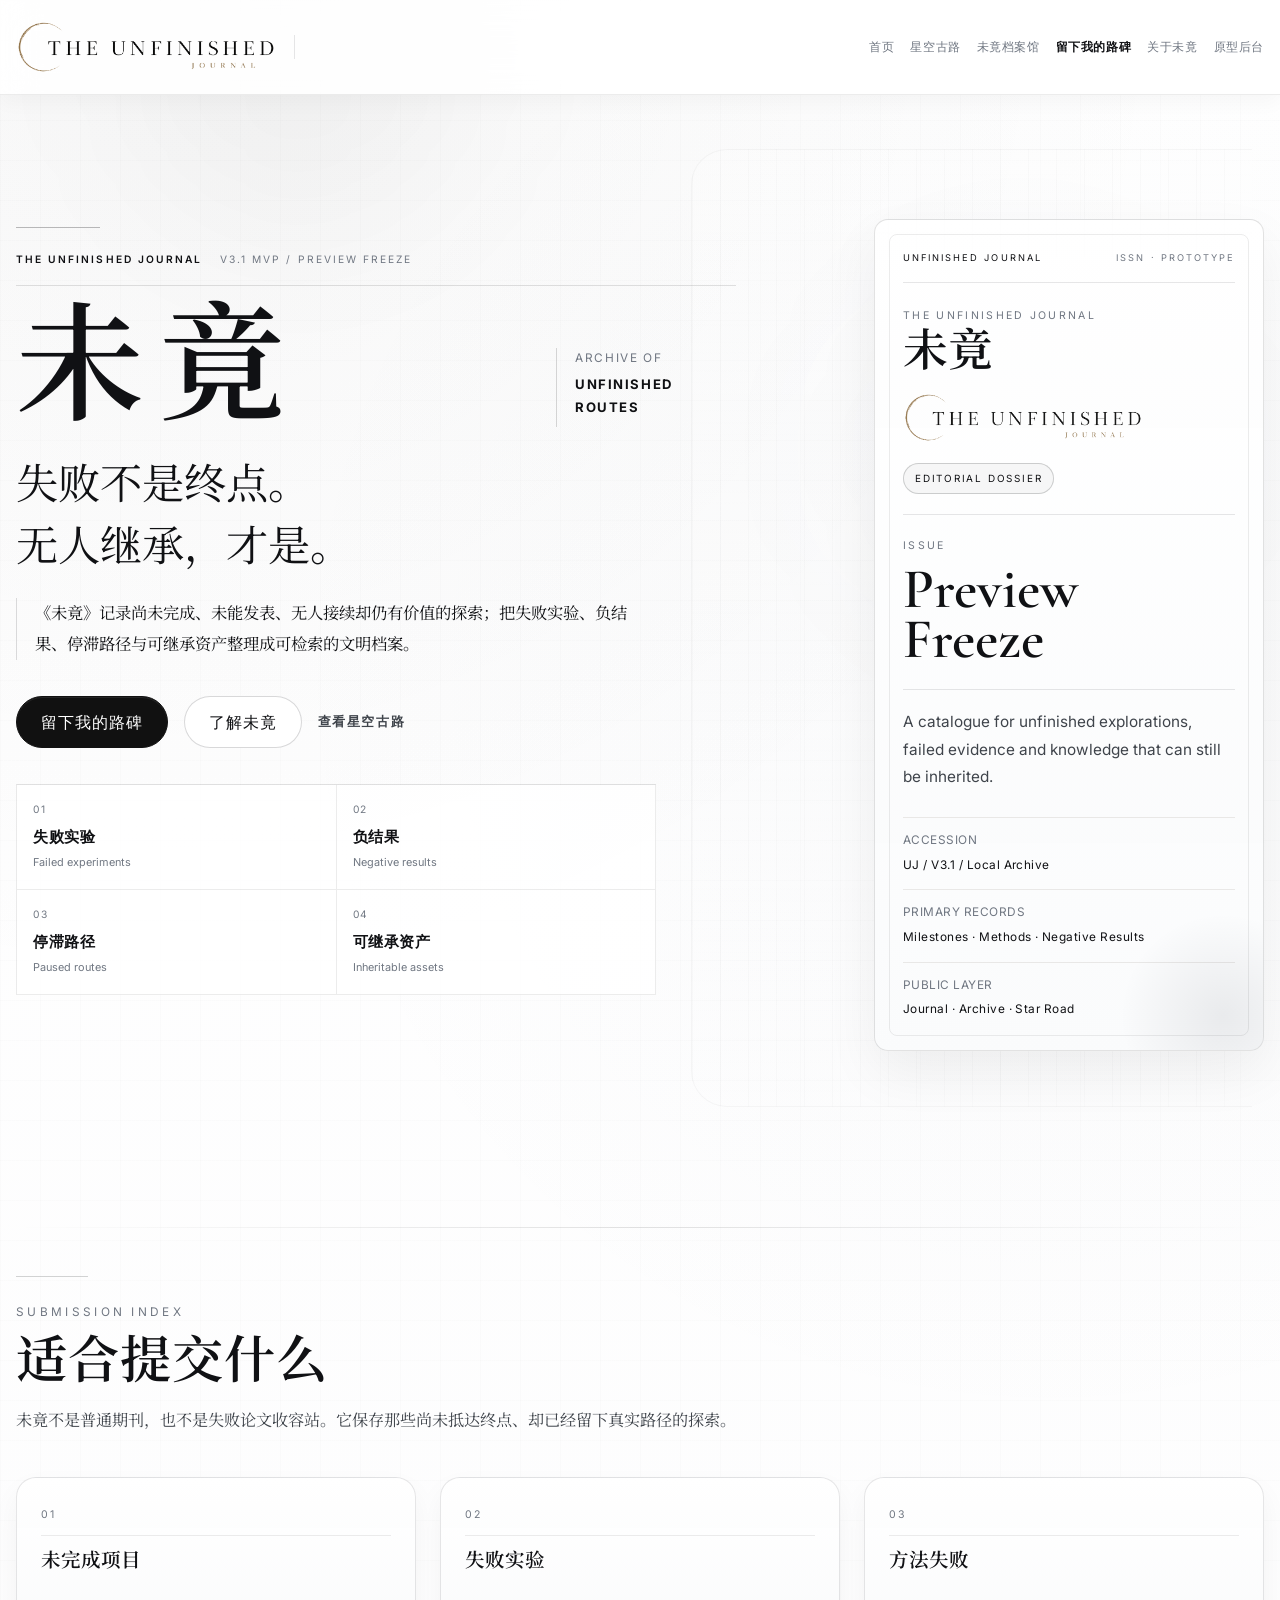
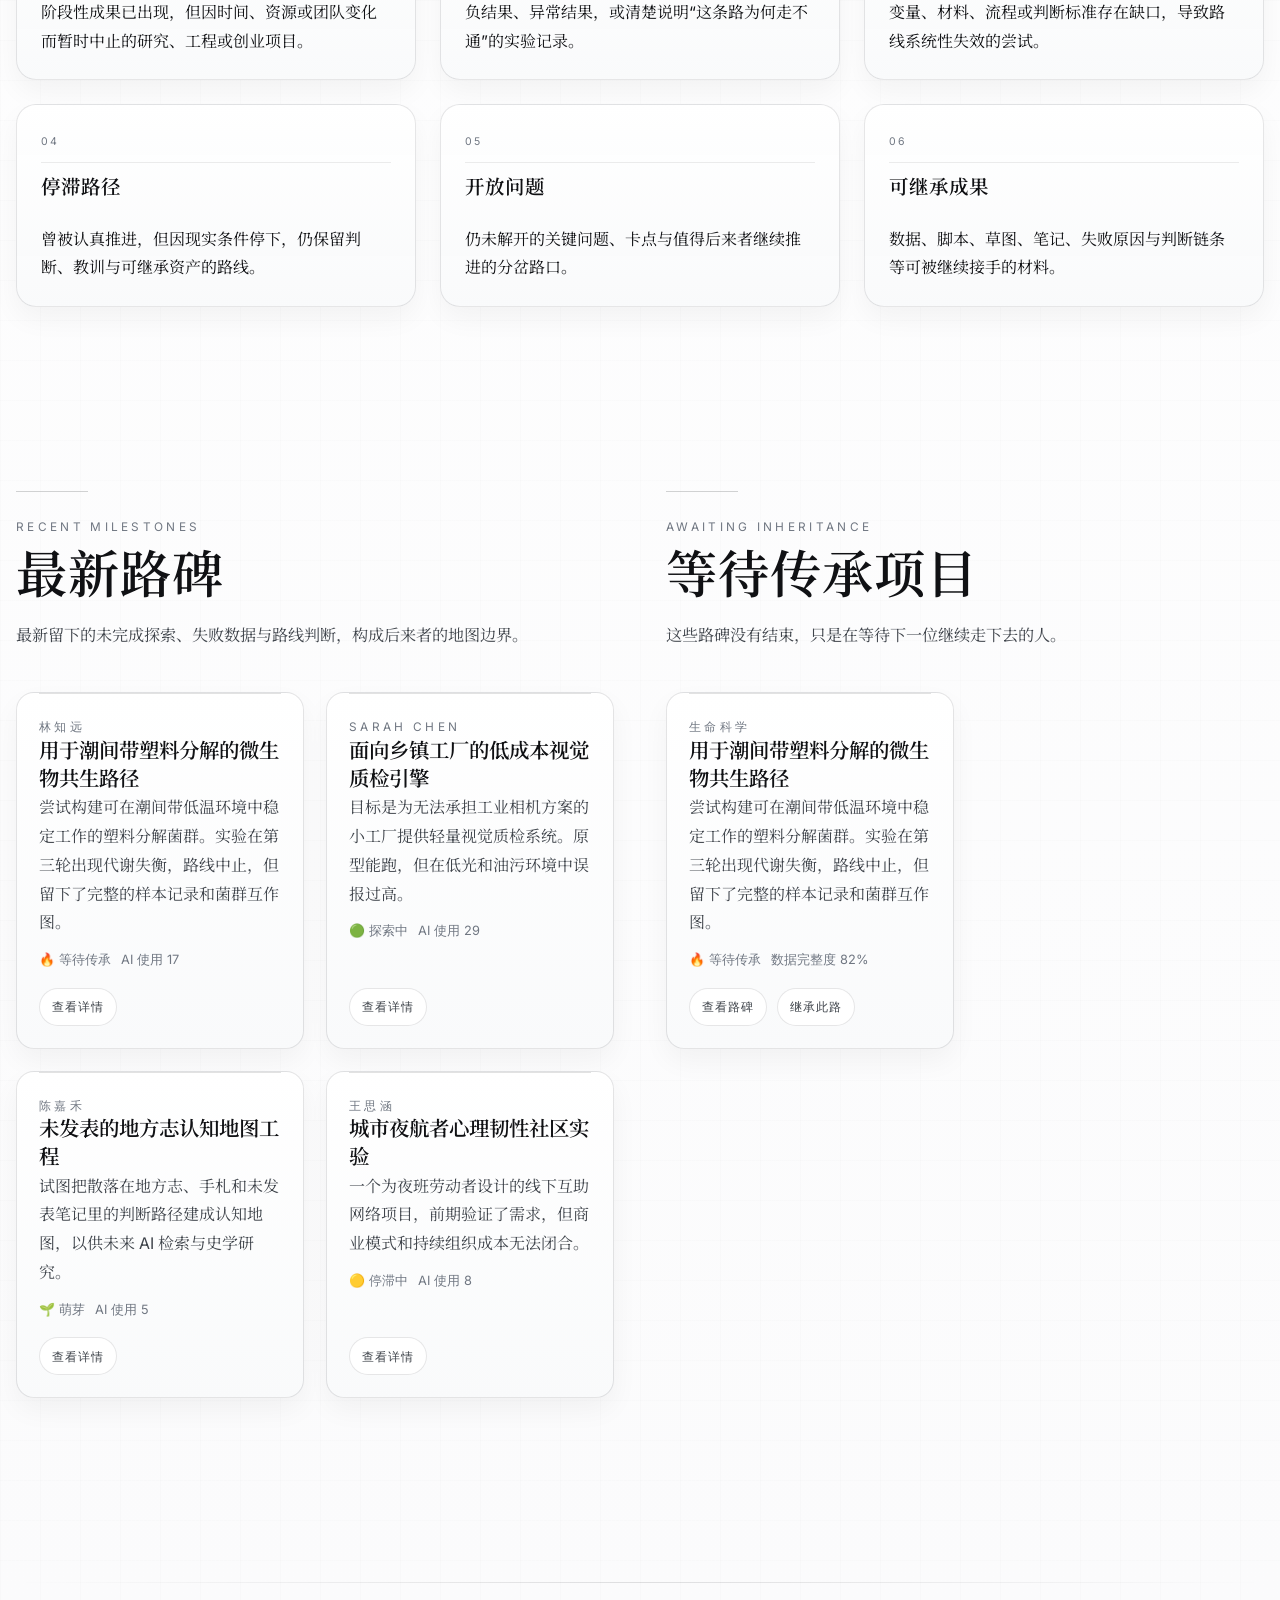
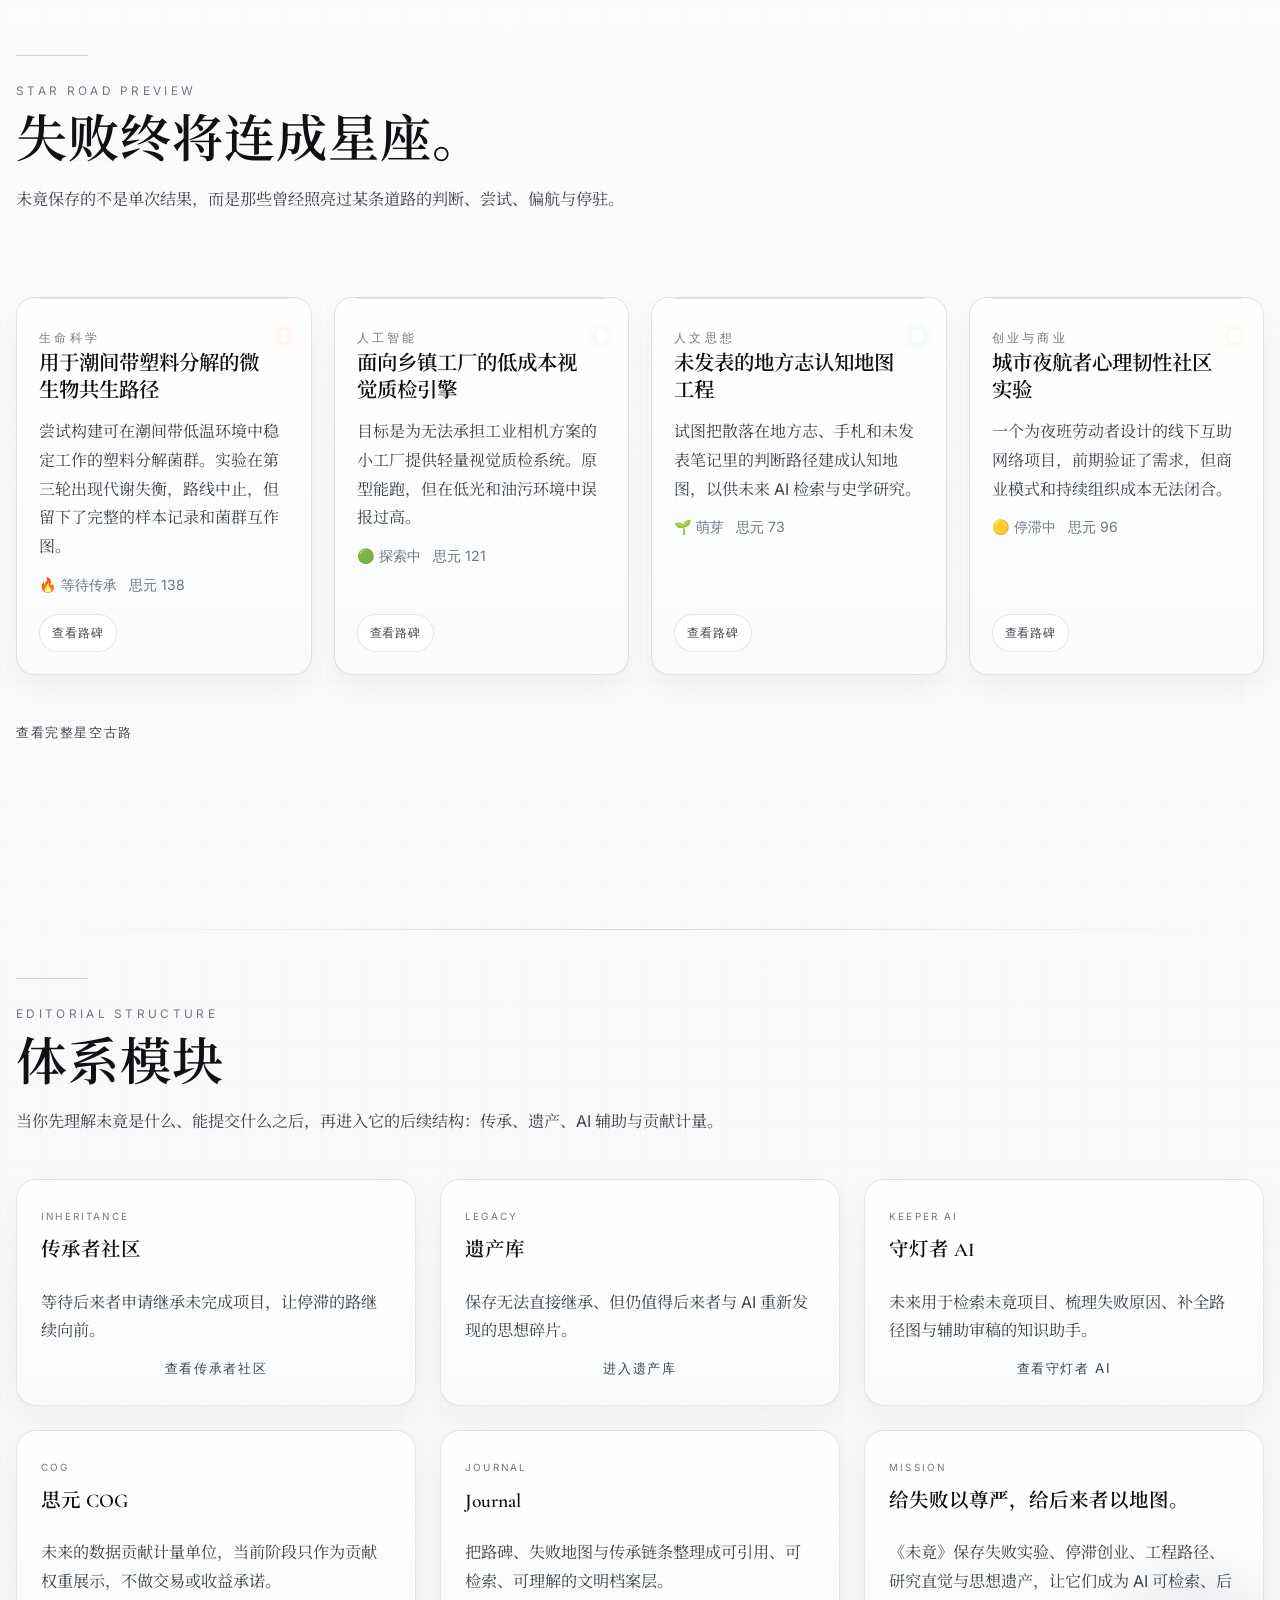
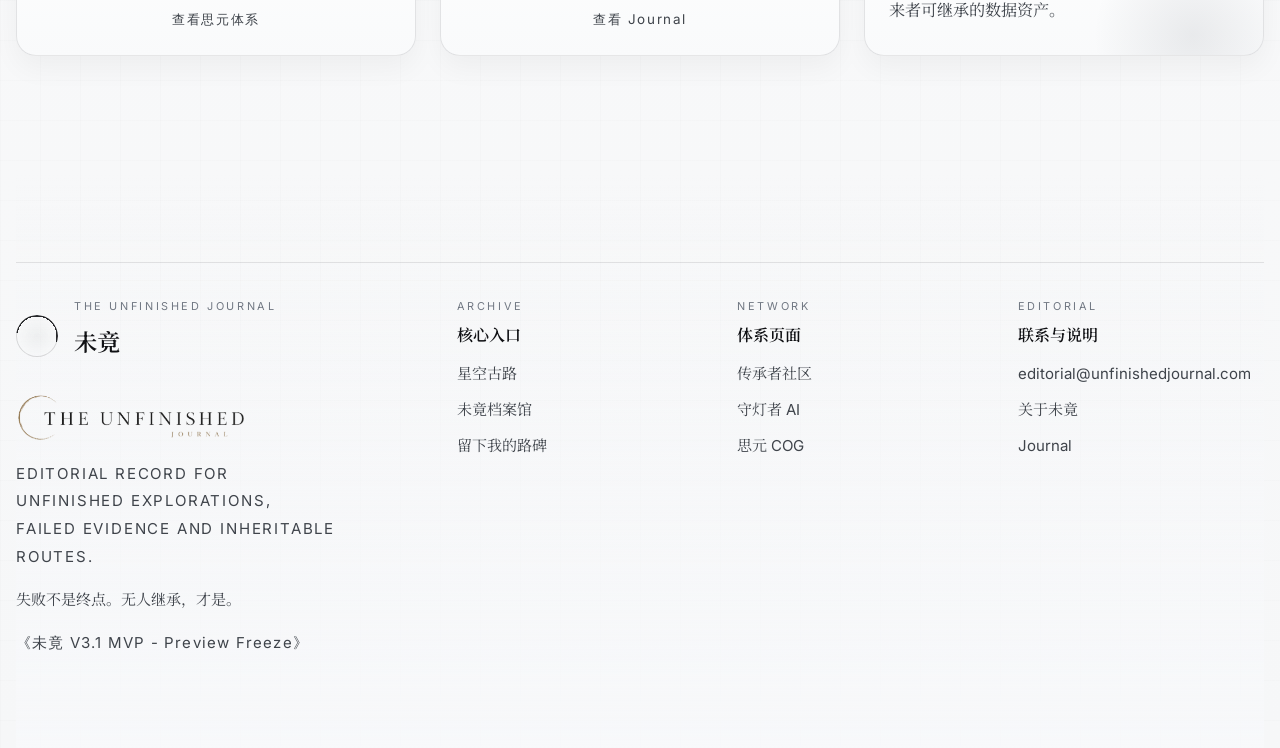
==== deploy/index.html @ 72f865a7 "initial sanitized website baseline" ====
﻿<!doctype html>
<html lang="zh-CN">
  <head>
    <meta charset="UTF-8" />
    <meta name="viewport" content="width=device-width, initial-scale=1.0" />
    <title>未竟 The Unfinished · 失败不是终点。无人继承，才是。</title>
    <meta
      name="description"
      content="未竟 The Unfinished 是一个记录未完成探索、失败数据与文明传承的平台。给失败以尊严，给后来者以地图。"
    />
    <meta
      name="keywords"
      content="未竟,The Unfinished,失败实验,未完成项目,文明传承,数据资产,科研档案,创业停滞,里程碑,路碑"
    />
    <meta property="og:title" content="未竟 The Unfinished" />
    <meta property="og:description" content="失败不是终点。无人继承，才是。" />
    <meta property="og:type" content="website" />
    <meta property="og:image" content="logo2.png" />
    <link rel="icon" href="logo2.png" />
    <meta property="og:locale" content="zh_CN" />
    <meta name="robots" content="index, follow" />
    <link rel="canonical" href="https://unfinishedjournal.com" />
    <link rel="stylesheet" href="assets/styles.css" />
  </head>
  <body>
    <div class="sky-shell">
      <div class="sky-glow sky-glow-a"></div>
      <div class="sky-glow sky-glow-b"></div>
      <div class="sky-grid"></div>
    </div>

    <div class="loading-overlay active" id="loadingOverlay">
      <div class="loading-mark">
        <span class="loading-mark-en">THE UNFINISHED</span>
        <strong>未竟</strong>
      </div>
    </div>

    <div class="modal-shell" id="modalShell" aria-hidden="true">
      <div class="modal-backdrop" onclick="closeModal()"></div>
      <div
        class="modal-card"
        role="dialog"
        aria-modal="true"
        aria-labelledby="modalTitle"
      >
        <button class="modal-close" onclick="closeModal()" aria-label="关闭">
          ×
        </button>
        <h3 id="modalTitle"></h3>
        <div class="modal-body" id="modalBody"></div>
      </div>
    </div>

    <nav class="nav">
      <div class="nav-inner">
        <a
          href="#"
          class="nav-logo"
          onclick="
            navigateTo('home');
            return false;
          "
          aria-label="The Unfinished Journal 未竟"
        >
          <span class="nav-logo-mark">
            <img src="logo2-clean.png" alt="The Unfinished Journal 未竟" />
          </span>
        </a>

        <button
          class="nav-toggle"
          id="navToggle"
          onclick="toggleNav()"
          aria-label="打开菜单"
        >
          <span></span><span></span><span></span>
        </button>

        <ul class="nav-links" id="navLinks">
          <li>
            <a
              href="#"
              onclick="
                navigateTo('home');
                return false;
              "
              >首页</a
            >
          </li>
          <li>
            <a
              href="#"
              onclick="
                navigateTo('star-road');
                return false;
              "
              >星空古路</a
            >
          </li>
          <li>
            <a
              href="#"
              onclick="
                navigateTo('archive');
                return false;
              "
              >未竟档案馆</a
            >
          </li>
          <li>
            <a
              href="#"
              onclick="
                navigateTo('submit');
                return false;
              "
              class="nav-cta-item"
              >留下我的路碑</a
            >
          </li>
          <li>
            <a
              href="#"
              onclick="
                navigateTo('about');
                return false;
              "
              >关于未竟</a
            >
          </li>
          <li>
            <a
              href="#"
              onclick="
                navigateTo('admin');
                return false;
              "
              >原型后台</a
            >
          </li>
        </ul>
      </div>
    </nav>

    <main>
      <section class="page active" id="page-home">
        <section class="hero">
          <div class="hero-stars" aria-hidden="true">
            <span class="hero-star hero-star-a"></span>
            <span class="hero-star hero-star-b"></span>
            <span class="hero-star hero-star-c"></span>
            <span class="hero-star hero-star-d"></span>
          </div>
          <div class="hero-layout">
            <div class="hero-content">
              <div class="hero-edition-line">
                <span>THE UNFINISHED JOURNAL</span>
                <span>V3.1 MVP / PREVIEW FREEZE</span>
              </div>
              <div class="hero-title-row">
                <h1 class="hero-title">未竟</h1>
                <div class="hero-title-note">
                  <span>Archive of</span>
                  <strong>Unfinished Routes</strong>
                </div>
              </div>
              <p class="hero-creed">失败不是终点。<br />无人继承，才是。</p>
              <p class="hero-explainer">
                《未竟》记录尚未完成、未能发表、无人接续却仍有价值的探索；把失败实验、负结果、停滞路径与可继承资产整理成可检索的文明档案。
              </p>
              <div class="hero-actions">
                <button class="btn btn-primary" onclick="navigateTo('submit')">
                  留下我的路碑
                </button>
                <button
                  class="btn btn-secondary"
                  onclick="navigateTo('about')"
                >
                  了解未竟
                </button>
                <button
                  class="text-link hero-star-link"
                  onclick="navigateTo('star-road')"
                >
                  查看星空古路
                </button>
              </div>
              <div class="hero-ledger" aria-label="未竟收录范围">
                <div>
                  <span>01</span>
                  <strong>失败实验</strong>
                  <small>Failed experiments</small>
                </div>
                <div>
                  <span>02</span>
                  <strong>负结果</strong>
                  <small>Negative results</small>
                </div>
                <div>
                  <span>03</span>
                  <strong>停滞路径</strong>
                  <small>Paused routes</small>
                </div>
                <div>
                  <span>04</span>
                  <strong>可继承资产</strong>
                  <small>Inheritable assets</small>
                </div>
              </div>
            </div>
            <aside class="hero-cover-card" aria-label="未竟期刊封面信息">
              <div class="cover-topline">
                <span>UNFINISHED JOURNAL</span>
                <span>ISSN · PROTOTYPE</span>
              </div>
              <div class="cover-mark">
                <span class="cover-mark-en">The Unfinished Journal</span>
                <strong>未竟</strong>
              </div>
              <img
                src="logo2-clean.png"
                alt="The Unfinished Journal 未竟"
                class="cover-logo"
              />
              <div class="cover-stamp">Editorial Dossier</div>
              <div class="cover-title-block">
                <span>Issue</span>
                <strong>Preview<br />Freeze</strong>
              </div>
              <p>
                A catalogue for unfinished explorations, failed evidence and
                knowledge that can still be inherited.
              </p>
              <dl class="cover-meta">
                <div>
                  <dt>Accession</dt>
                  <dd>UJ / V3.1 / Local Archive</dd>
                </div>
                <div>
                  <dt>Primary records</dt>
                  <dd>Milestones · Methods · Negative Results</dd>
                </div>
                <div>
                  <dt>Public layer</dt>
                  <dd>Journal · Archive · Star Road</dd>
                </div>
              </dl>
            </aside>
          </div>
        </section>

        <section class="section fit-section">
          <div class="section-heading">
            <span class="eyebrow">Submission Index</span>
            <h2>适合提交什么</h2>
            <p>
              未竟不是普通期刊，也不是失败论文收容站。它保存那些尚未抵达终点、却已经留下真实路径的探索。
            </p>
          </div>
          <div class="fit-grid">
            <article class="fit-card">
              <h3>未完成项目</h3>
              <p>
                阶段性成果已出现，但因时间、资源或团队变化而暂时中止的研究、工程或创业项目。
              </p>
            </article>
            <article class="fit-card">
              <h3>失败实验</h3>
              <p>负结果、异常结果，或清楚说明“这条路为何走不通”的实验记录。</p>
            </article>
            <article class="fit-card">
              <h3>方法失败</h3>
              <p>
                变量、材料、流程或判断标准存在缺口，导致路线系统性失效的尝试。
              </p>
            </article>
            <article class="fit-card">
              <h3>停滞路径</h3>
              <p>
                曾被认真推进，但因现实条件停下，仍保留判断、教训与可继承资产的路线。
              </p>
            </article>
            <article class="fit-card">
              <h3>开放问题</h3>
              <p>仍未解开的关键问题、卡点与值得后来者继续推进的分岔路口。</p>
            </article>
            <article class="fit-card">
              <h3>可继承成果</h3>
              <p>
                数据、脚本、草图、笔记、失败原因与判断链条等可被继续接手的材料。
              </p>
            </article>
          </div>
        </section>

        <section class="section split-section">
          <div class="section-column">
            <div class="section-heading">
              <span class="eyebrow">Recent Milestones</span>
              <h2>最新路碑</h2>
              <p>
                最新留下的未完成探索、失败数据与路线判断，构成后来者的地图边界。
              </p>
            </div>
            <div class="card-stack" id="latestMilestonesList"></div>
          </div>
          <div class="section-column">
            <div class="section-heading">
              <span class="eyebrow">Awaiting Inheritance</span>
              <h2>等待传承项目</h2>
              <p>这些路碑没有结束，只是在等待下一位继续走下去的人。</p>
            </div>
            <div class="card-stack" id="awaitingInheritanceList"></div>
          </div>
        </section>

        <section class="section preview-section">
          <div class="section-heading">
            <span class="eyebrow">Star Road Preview</span>
            <h2>失败终将连成星座。</h2>
            <p>
              未竟保存的不是单次结果，而是那些曾经照亮过某条道路的判断、尝试、偏航与停驻。
            </p>
          </div>
          <div class="star-preview" id="homeStarPreview"></div>
          <div class="section-foot">
            <button class="text-link" onclick="navigateTo('star-road')">
              查看完整星空古路
            </button>
          </div>
        </section>

        <section class="section systems-section">
          <div class="section-heading">
            <span class="eyebrow">Editorial Structure</span>
            <h2>体系模块</h2>
            <p>
              当你先理解未竟是什么、能提交什么之后，再进入它的后续结构：传承、遗产、AI
              辅助与贡献计量。
            </p>
          </div>
          <div class="systems-grid">
            <article class="concept-card">
              <span class="eyebrow">Inheritance</span>
              <h3>传承者社区</h3>
              <p>等待后来者申请继承未完成项目，让停滞的路继续向前。</p>
              <button class="text-link" onclick="navigateTo('inheritance')">
                查看传承者社区
              </button>
            </article>
            <article class="concept-card">
              <span class="eyebrow">Legacy</span>
              <h3>遗产库</h3>
              <p>保存无法直接继承、但仍值得后来者与 AI 重新发现的思想碎片。</p>
              <button class="text-link" onclick="navigateTo('legacy')">
                进入遗产库
              </button>
            </article>
            <article class="concept-card">
              <span class="eyebrow">Keeper AI</span>
              <h3>守灯者 AI</h3>
              <p>
                未来用于检索未竟项目、梳理失败原因、补全路径图与辅助审稿的知识助手。
              </p>
              <button class="text-link" onclick="navigateTo('keeper-ai')">
                查看守灯者 AI
              </button>
            </article>
            <article class="concept-card">
              <span class="eyebrow">COG</span>
              <h3>思元 COG</h3>
              <p>
                未来的数据贡献计量单位，当前阶段只作为贡献权重展示，不做交易或收益承诺。
              </p>
              <button class="text-link" onclick="navigateTo('cog')">
                查看思元体系
              </button>
            </article>
            <article class="concept-card">
              <span class="eyebrow">Journal</span>
              <h3>Journal</h3>
              <p>
                把路碑、失败地图与传承链条整理成可引用、可检索、可理解的文明档案层。
              </p>
              <button class="text-link" onclick="navigateTo('journal')">
                查看 Journal
              </button>
            </article>
            <article class="concept-card quote-card">
              <span class="eyebrow">Mission</span>
              <h3>给失败以尊严，给后来者以地图。</h3>
              <p>
                《未竟》保存失败实验、停滞创业、工程路径、研究直觉与思想遗产，让它们成为
                AI 可检索、后来者可继承的数据资产。
              </p>
            </article>
          </div>
        </section>
      </section>

      <section class="page" id="page-star-road">
        <section class="page-hero">
          <span class="eyebrow">Star Road</span>
          <h1>星空古路</h1>
          <p class="page-hero-en">Every unfinished journey leaves a mark.</p>
          <p>你看到的每一颗星，<br />都曾是某个人没有走完的路。</p>
        </section>
        <section class="section">
          <div class="star-road-layout">
            <div class="star-map-panel">
              <div class="star-map" id="starMap">
                <div class="star-map-meta">
                  <span>Graph View</span>
                  <span>Milestones · Data · Inheritance</span>
                </div>
                <div class="star-map-controls">
                  <span>Drag to roam · Wheel to zoom · Click a node to open</span>
                  <button type="button" class="graph-reset-button" onclick="resetStarRoadView()">
                    Reset View
                  </button>
                </div>
                <div class="star-viewport" id="starViewport">
                  <svg class="star-links" id="starLinks" aria-hidden="true"></svg>
                  <div class="star-node-layer" id="starNodeLayer"></div>
                </div>
              </div>
            </div>
            <aside class="star-legend">
              <div class="graph-note">
                <span class="eyebrow">Knowledge Map</span>
                <p>亮色节点为路碑，细线按失败、数据、传承与路线关系生成。</p>
              </div>
              <h3>路碑状态</h3>
              <ul id="statusLegend"></ul>
              <p>
                点击任意星点，可查看该路碑的失败原因、可继承资产与后续路线建议。
              </p>
            </aside>
          </div>
        </section>
      </section>

      <section class="page" id="page-archive">
        <section class="page-hero compact-hero">
          <span class="eyebrow">Archive</span>
          <h1>未竟档案馆</h1>
          <p>
            这里保存未完成探索、失败实验、停滞项目与可被 AI 检索的知识资产。
          </p>
        </section>
        <section class="section">
          <div class="archive-console">
            <div class="archive-console-head">
              <span class="eyebrow">Catalogue Search</span>
              <h2>路碑检索目录</h2>
              <p>按题名、开路人、状态与领域检索当前可展示的未竟档案。</p>
            </div>
            <div class="toolbar">
              <input
                class="field-input"
                id="archiveSearch"
                type="search"
                placeholder="搜索标题、开路人、领域或状态"
                oninput="renderArchive()"
              />
              <select
                class="field-input"
                id="archiveStatusFilter"
                onchange="renderArchive()"
              >
                <option value="">全部状态</option>
              </select>
              <select
                class="field-input"
                id="archiveFieldFilter"
                onchange="renderArchive()"
              >
                <option value="">全部领域</option>
              </select>
            </div>
          </div>
          <div class="archive-grid" id="archiveGrid"></div>
          <div class="empty-state" id="archiveEmpty" style="display: none">
            <h3>暂无符合条件的路碑</h3>
            <p>你可以尝试更换筛选条件，或者先留下第一块新的路碑。</p>
          </div>
        </section>
      </section>

      <section class="page" id="page-inheritance">
        <section class="page-hero compact-hero">
          <span class="eyebrow">Inheritance</span>
          <h1>传承者社区</h1>
          <p>用户可以申请继承未完成项目，让停滞的道路继续向前。</p>
        </section>
        <section class="section split-section">
          <div class="section-column">
            <div class="section-heading">
              <span class="eyebrow">Roles</span>
              <h2>身份体系</h2>
            </div>
            <div class="role-grid">
              <div class="role-card">开路人</div>
              <div class="role-card">守路人</div>
              <div class="role-card">传承者</div>
              <div class="role-card">证道人</div>
              <div class="role-card">审稿人</div>
              <div class="role-card">复现者</div>
              <div class="role-card">星火贡献者</div>
            </div>
            <div class="lineage-card">
              <h3>传承谱系</h3>
              <p>开路人 → 第一代传承者 → 第二代传承者 → 证道人</p>
              <p>
                未竟记录的不只是结果，也记录每一次接力与每一次让路继续存在的人。
              </p>
            </div>
          </div>
          <div class="section-column">
            <div class="section-heading">
              <span class="eyebrow">Apply</span>
              <h2>等待继承的项目</h2>
            </div>
            <div class="inheritance-list" id="inheritanceList"></div>
          </div>
        </section>
      </section>

      <section class="page" id="page-legacy">
        <section class="page-hero compact-hero">
          <span class="eyebrow">Legacy Vault</span>
          <h1>遗产库</h1>
          <p>
            遗产库保存的不只是项目，而是那些可能暂时没人直接继承、但仍有价值的思想碎片。
          </p>
        </section>
        <section class="section">
          <div class="legacy-intro">
            <p>
              很多项目不一定有人直接继承，但其中的判断和经验仍然有价值。遗产库保存这些被遗忘的思维碎片，等待后来者和
              AI 重新发现。
            </p>
          </div>
          <div class="legacy-grid">
            <article class="legacy-card">
              <h3>研究直觉</h3>
              <p>那些尚未形成论文，但足以改变问题边界的第一性判断。</p>
            </article>
            <article class="legacy-card">
              <h3>商业判断</h3>
              <p>停滞创业项目里的认知代价、市场误差与策略偏航。</p>
            </article>
            <article class="legacy-card">
              <h3>失败反思</h3>
              <p>不是简单的复盘，而是可供后来者避免重复踩坑的真实路障。</p>
            </article>
            <article class="legacy-card">
              <h3>路线推演</h3>
              <p>那些没有来得及验证的后续路线、替代实验和可能分支。</p>
            </article>
            <article class="legacy-card">
              <h3>人生经验</h3>
              <p>项目背后的人生代价、协作教训与精神遗嘱。</p>
            </article>
            <article class="legacy-card">
              <h3>未写完的理论</h3>
              <p>未发表的想法、重要笔记与尚未完形的体系草图。</p>
            </article>
          </div>
        </section>
      </section>

      <section class="page" id="page-keeper-ai">
        <section class="page-hero compact-hero">
          <span class="eyebrow">Keeper AI</span>
          <h1>守灯者 AI</h1>
          <p>守灯者 AI 是未来《未竟》知识库的检索助手与逻辑审稿助手。</p>
        </section>
        <section class="section split-section">
          <div class="section-column">
            <div class="section-heading">
              <span class="eyebrow">Functions</span>
              <h2>功能占位</h2>
            </div>
            <div class="bullet-cards">
              <div class="bullet-card">检索未竟项目</div>
              <div class="bullet-card">总结失败原因</div>
              <div class="bullet-card">对比不同路线</div>
              <div class="bullet-card">推荐可继承项目</div>
              <div class="bullet-card">发现相似失败路径</div>
              <div class="bullet-card">生成研究路线图</div>
              <div class="bullet-card">提醒用户避免重复造轮子</div>
              <div class="bullet-card">为投稿者检查逻辑漏洞</div>
              <div class="bullet-card">为审稿人生成初审报告</div>
            </div>
          </div>
          <div class="section-column">
            <div class="section-heading">
              <span class="eyebrow">Agents</span>
              <h2>自动审稿 Agent</h2>
            </div>
            <div class="agent-list">
              <div class="agent-card">
                <strong>逻辑 Agent</strong>
                <p>检查论证链条与论点断裂。</p>
              </div>
              <div class="agent-card">
                <strong>数据 Agent</strong>
                <p>检查数据真实性、完整度与证据缺口。</p>
              </div>
              <div class="agent-card">
                <strong>方法 Agent</strong>
                <p>检查方法设计、变量控制与可复现性。</p>
              </div>
              <div class="agent-card">
                <strong>失败原因 Agent</strong>
                <p>提炼失败或停滞的核心因子。</p>
              </div>
              <div class="agent-card">
                <strong>贡献 Agent</strong>
                <p>判断路碑对后来者的可继承价值。</p>
              </div>
              <div class="agent-card">
                <strong>风险 Agent</strong>
                <p>提示伦理、合规与误用风险。</p>
              </div>
            </div>
            <blockquote class="principle-block">
              未竟不问“你成功了吗？”<br />
              而问“你的失败是否真实、逻辑是否完整、数据是否可信、后来者是否能受益？”
            </blockquote>
          </div>
        </section>
      </section>

      <section class="page" id="page-cog">
        <section class="page-hero compact-hero">
          <span class="eyebrow">COG</span>
          <h1>思元 COG</h1>
          <p>思元 COG 是《未竟》未来的数据贡献计量单位。</p>
        </section>
        <section class="section split-section">
          <div class="section-column">
            <div class="section-heading">
              <span class="eyebrow">Definition</span>
              <h2>定义</h2>
            </div>
            <div class="rich-card">
              <p>
                COG 可以对应 Cognition、Cog、Currency of
                Guidance。中文“思元”代表思想的基本单位、知识贡献的价值单位、AI
                时代的数据火种。
              </p>
              <div class="notice-card">
                <strong>当前阶段说明</strong>
                <p>
                  早期思元只作为贡献权重展示。不做真实交易。不承诺收益。不诱导投资。未来是否升级为加密货币，需要合规审查后决定。
                </p>
              </div>
            </div>
          </div>
          <div class="section-column">
            <div class="section-heading">
              <span class="eyebrow">Sources</span>
              <h2>贡献来源</h2>
            </div>
            <div class="bullet-cards">
              <div class="bullet-card">上传高质量路碑</div>
              <div class="bullet-card">上传原始数据</div>
              <div class="bullet-card">参与审稿</div>
              <div class="bullet-card">参与复现</div>
              <div class="bullet-card">维护项目</div>
              <div class="bullet-card">继承项目</div>
              <div class="bullet-card">完成传承</div>
              <div class="bullet-card">贡献 AI 标注或数据清洗</div>
            </div>
          </div>
        </section>
      </section>

      <section class="page" id="page-journal">
        <section class="page-hero compact-hero">
          <span class="eyebrow">Journal Layer</span>
          <h1>Journal</h1>
          <p>
            Journal
            是未竟对外呈现的编目与发布层，用于将路碑、遗产与传承链条整理成可被检索、引用与理解的文明档案。
          </p>
        </section>
        <section class="section">
          <div class="journal-grid">
            <article class="journal-card">
              <h3>路碑编目</h3>
              <p>将未完成探索转化为标准化、可引用、可被 AI 检索的条目。</p>
            </article>
            <article class="journal-card">
              <h3>失败地图</h3>
              <p>从负结果和停滞原因中提炼路线图，而不是掩埋路径代价。</p>
            </article>
            <article class="journal-card">
              <h3>传承追踪</h3>
              <p>记录开路人、守路人、传承者与证道人的关系谱系。</p>
            </article>
          </div>
        </section>
      </section>

      <section class="page" id="page-about">
        <section class="page-hero compact-hero">
          <span class="eyebrow">About</span>
          <h1>关于未竟</h1>
          <p>
            《未竟》不是普通期刊网站，而是“未完成探索的数据资产与文明传承平台”。
          </p>
          <p class="page-stage">《未竟 V3.1 MVP - Preview Freeze》</p>
        </section>
        <section class="section">
          <div class="about-grid">
            <article class="about-card">
              <h3>传统世界</h3>
              <p>成功 → 发表 → 被记住<br />失败 → 消失</p>
            </article>
            <article class="about-card">
              <h3>未竟世界</h3>
              <p>
                成功 → 被记录<br />失败 → 被理解<br />停滞 → 被传承<br />数据 →
                被检索<br />贡献 → 被回报
              </p>
            </article>
            <article class="about-card about-card-wide">
              <h3>未竟要保存什么</h3>
              <p>
                失败实验、未完成项目、停滞创业、科研直觉、工程路径、思想遗产、传承谱系，以及未来可被
                AI 检索的数据资产。
              </p>
            </article>
          </div>
        </section>
      </section>

      <section class="page" id="page-submit">
        <section class="page-hero compact-hero">
          <span class="eyebrow">Leave a Milestone</span>
          <h1>留下我的路碑</h1>
          <p>
            未竟不只接收成功结果，也接收认真探索后的失败、停滞、负结果与未完成路线。请尽可能留下数据、逻辑、失败原因与后来者可以继承的内容。
          </p>
        </section>
        <section class="section">
          <div class="submission-intro">
            <div class="submission-intro-card">
              <h2>在这里，未完成也可以被认真记录。</h2>
              <p>
                你可以提交未完成、失败、负结果、停滞、未发表但有价值的探索。未竟不要求结论完美，但要求真实、可理解，并尽量让后来者能复现或继续。
              </p>
              <ul class="submission-notes">
                <li>可以先提交摘要版，不必一次性公开全部数据。</li>
                <li>
                  当前仍是前端原型，内容暂时保存在浏览器
                  localStorage，不代表正式发表。
                </li>
                <li>
                  正式版将逐步增加公开范围控制、匿名、撤回、版本记录和审核流程。
                </li>
              </ul>
            </div>
          </div>
          <form
            class="milestone-form"
            id="submitForm"
            onsubmit="handleFullSubmit(event)"
            novalidate
          >
            <div class="form-section-title">
              <span class="eyebrow">Submission Form</span>
              <h2>路碑登记表</h2>
              <p>
                请用可被后来者理解和复查的方式填写。所有字段暂存于本地浏览器。
              </p>
            </div>
            <div class="form-grid">
              <label class="field">
                <span>中文标题</span>
                <input
                  id="sf-title-zh"
                  class="field-input"
                  type="text"
                  required
                />
                <small class="form-error"></small>
              </label>
              <label class="field">
                <span>英文标题</span>
                <input
                  id="sf-title-en"
                  class="field-input"
                  type="text"
                  required
                />
                <small class="form-error"></small>
              </label>
              <label class="field">
                <span>项目领域</span>
                <select id="sf-field" class="field-input" required>
                  <option value="">请选择</option>
                  <option value="基础科学">基础科学</option>
                  <option value="生命科学">生命科学</option>
                  <option value="工程系统">工程系统</option>
                  <option value="人工智能">人工智能</option>
                  <option value="创业与商业">创业与商业</option>
                  <option value="人文思想">人文思想</option>
                </select>
                <small class="form-error"></small>
              </label>
              <label class="field">
                <span>项目状态</span>
                <select id="sf-status" class="field-input" required>
                  <option value="">请选择</option>
                  <option value="萌芽">萌芽</option>
                  <option value="探索中">探索中</option>
                  <option value="停滞中">停滞中</option>
                  <option value="等待传承">等待传承</option>
                  <option value="已被继承">已被继承</option>
                  <option value="已证道">已证道</option>
                  <option value="失联">失联</option>
                </select>
                <small class="form-error"></small>
              </label>
              <label class="field">
                <span>开路人</span>
                <input
                  id="sf-pioneer"
                  class="field-input"
                  type="text"
                  required
                />
                <small class="form-error"></small>
              </label>
              <label class="field">
                <span>联系邮箱</span>
                <input
                  id="sf-email"
                  class="field-input"
                  type="email"
                  required
                />
                <small class="form-error"></small>
              </label>
            </div>

            <div class="field">
              <span>摘要</span>
              <textarea
                id="sf-summary"
                class="field-input field-textarea"
                rows="5"
                required
              ></textarea>
              <small class="form-error"></small>
            </div>
            <div class="field">
              <span>初始假设</span>
              <p class="field-hint">
                你当时相信什么？为什么这条路线值得尝试？请写下最初的问题意识、关键判断和期待看到的结果。
              </p>
              <textarea
                id="sf-hypothesis"
                class="field-input field-textarea"
                rows="4"
                required
              ></textarea>
              <small class="form-error"></small>
            </div>
            <div class="field">
              <span>方法与实验设计</span>
              <p class="field-hint">
                你具体做了什么？变量、材料、样本、流程、判断标准和失败条件分别是什么？写到后来者可以接手为止。
              </p>
              <textarea
                id="sf-method"
                class="field-input field-textarea"
                rows="5"
                required
              ></textarea>
              <small class="form-error"></small>
            </div>
            <div class="field">
              <span>原始数据与结果</span>
              <textarea
                id="sf-data"
                class="field-input field-textarea"
                rows="5"
                required
              ></textarea>
              <small class="form-error"></small>
            </div>
            <div class="field">
              <span>失败或停滞原因</span>
              <p class="field-hint">
                卡在哪里？是理论、实验、工程、资金、时间、伦理还是数据问题？如果有多个原因，请写出主次顺序。
              </p>
              <textarea
                id="sf-failure"
                class="field-input field-textarea"
                rows="5"
                required
              ></textarea>
              <small class="form-error"></small>
            </div>
            <div class="field">
              <span>可继承资产</span>
              <textarea
                id="sf-assets"
                class="field-input field-textarea"
                rows="4"
                required
              ></textarea>
              <small class="form-error"></small>
            </div>
            <div class="field">
              <span>后续路线建议</span>
              <p class="field-hint">
                如果后来者接手，最应该从哪里开始？哪些地方值得复现、绕开或重做？
              </p>
              <textarea
                id="sf-future"
                class="field-input field-textarea"
                rows="4"
                required
              ></textarea>
              <small class="form-error"></small>
            </div>
            <div class="field">
              <span>传承需求</span>
              <textarea
                id="sf-needs"
                class="field-input field-textarea"
                rows="3"
                required
              ></textarea>
              <small class="form-error"></small>
            </div>

            <div class="form-grid">
              <label class="field">
                <span>数据授权方式</span>
                <select id="sf-license" class="field-input" required>
                  <option value="">请选择</option>
                  <option value="公开展示授权">公开展示授权</option>
                  <option value="学术引用授权">学术引用授权</option>
                  <option value="AI 检索授权">AI 检索授权</option>
                  <option value="AI 训练授权">AI 训练授权</option>
                  <option value="企业数据授权">企业数据授权</option>
                  <option value="限制访问授权">限制访问授权</option>
                  <option value="完全私有存档">完全私有存档</option>
                </select>
                <small class="form-error"></small>
              </label>
              <label class="field">
                <span>伦理安全声明</span>
                <textarea
                  id="sf-ethics"
                  class="field-input field-textarea"
                  rows="3"
                  required
                ></textarea>
                <small class="form-error"></small>
              </label>
            </div>

            <div class="checkbox-panel">
              <label
                ><input id="sf-check-real" type="checkbox" />
                我确认以上内容真实反映当前探索状态。</label
              >
              <label
                ><input id="sf-check-share" type="checkbox" />
                我理解未竟会将其作为可被后来者理解与继承的路碑保存。</label
              >
              <label
                ><input id="sf-check-ai" type="checkbox" /> 我理解守灯者 AI
                与思元 COG
                当前仍为占位能力与权重展示，不构成投资或商业承诺。</label
              >
              <small class="form-error" id="check-error"></small>
            </div>

            <div class="form-actions">
              <button class="btn btn-primary" type="submit">
                留下我的路碑
              </button>
              <button
                class="btn btn-secondary"
                type="button"
                onclick="navigateTo('archive')"
              >
                前往未竟档案馆
              </button>
            </div>
          </form>
        </section>
      </section>

      <section class="page" id="page-submit-success">
        <section class="page-hero compact-hero">
          <span class="eyebrow">Milestone Saved</span>
          <h1>路碑已留下</h1>
          <p>你的未完成探索已经被记录，它将成为后来者可以重新找到的一束光。</p>
        </section>
        <section class="section success-card">
          <p>路碑编号</p>
          <strong id="success-submission-id">UJ-2026-0000</strong>
          <p id="success-time"></p>
          <div class="hero-actions">
            <button class="btn btn-primary" onclick="navigateTo('archive')">
              前往未竟档案馆
            </button>
            <button
              class="btn btn-secondary"
              onclick="navigateTo('my-submissions')"
            >
              查看我的路碑
            </button>
          </div>
        </section>
      </section>

      <section class="page" id="page-my-submissions">
        <section class="page-hero compact-hero">
          <span class="eyebrow">My Milestones</span>
          <h1>我的路碑查询</h1>
          <p>通过邮箱或路碑编号，快速找回你留下的探索记录。</p>
        </section>
        <section class="section">
          <div class="toolbar">
            <input
              id="my-submissions-email"
              class="field-input"
              type="email"
              placeholder="输入联系邮箱"
            />
            <input
              id="my-submissions-id"
              class="field-input"
              type="text"
              placeholder="输入路碑编号"
            />
            <button class="btn btn-primary" onclick="searchMySubmissions()">
              查询
            </button>
          </div>
          <div id="mySubmissionsResults"></div>
        </section>
      </section>

      <section class="page" id="page-milestone">
        <div class="milestone-shell" id="milestoneContent"></div>
      </section>

      <section class="page" id="page-admin">
        <section class="page-hero compact-hero">
          <span class="eyebrow">Prototype Console</span>
          <h1>原型后台</h1>
          <p>本地原型后台仍基于浏览器 localStorage，仅用于 Phase 1 验证。</p>
        </section>
        <section class="section">
          <div class="archive-console admin-console">
            <div class="archive-console-head">
              <span class="eyebrow">Local Console</span>
              <h2>稿件原型管理</h2>
              <p>仅用于本机验收 localStorage 内容，不连接后端服务。</p>
            </div>
            <div class="admin-toolbar">
              <input
                id="adminSearch"
                class="field-input"
                type="search"
                placeholder="搜索编号、标题、开路人、领域"
                oninput="renderAdmin()"
              />
              <button
                class="btn btn-secondary"
                onclick="exportSubmissionsJSON()"
              >
                导出 JSON
              </button>
              <button class="btn btn-danger" onclick="clearPrototypeData()">
                清空测试数据
              </button>
            </div>
          </div>
          <div class="admin-stats" id="adminStats"></div>
          <div class="admin-table-wrap" id="adminTableWrap"></div>
          <div class="admin-pagination" id="adminPagination"></div>
        </section>
      </section>

      <section class="page" id="page-login">
        <section class="page-hero compact-hero">
          <span class="eyebrow">Prototype Access</span>
          <h1>后台登录</h1>
          <p>仍然沿用 Phase 0 的原型密码，仅用于本地内容管理验证。</p>
        </section>
        <section class="section login-shell">
          <form
            class="login-card"
            id="loginForm"
            onsubmit="handleLogin(event)"
            novalidate
          >
            <label class="field">
              <span>原型密码</span>
              <input
                id="login-password"
                class="field-input"
                type="password"
                required
              />
              <small class="form-error" id="login-password-error"></small>
            </label>
            <button class="btn btn-primary" type="submit">进入后台</button>
          </form>
        </section>
      </section>

      <section class="page" id="page-404">
        <section class="page-hero compact-hero">
          <span class="eyebrow">404</span>
          <h1>这条路暂时没有留下坐标</h1>
          <p>你可以返回首页，或直接进入星空古路继续查找。</p>
          <div class="hero-actions">
            <button class="btn btn-primary" onclick="navigateTo('home')">
              返回首页
            </button>
            <button class="btn btn-secondary" onclick="navigateTo('star-road')">
              进入星空古路
            </button>
          </div>
        </section>
      </section>
    </main>

    <footer class="footer">
      <div class="footer-grid">
        <div class="footer-brand-block">
          <div class="footer-brand-lockup">
            <span class="brand-sigil footer-sigil" aria-hidden="true"></span>
            <div>
              <div class="footer-mark">The Unfinished Journal</div>
              <h3>未竟</h3>
            </div>
          </div>
          <img
            src="logo2-clean.png"
            alt="The Unfinished Journal 未竟"
            class="footer-logo"
          />
          <p class="footer-colophon">
            Editorial record for unfinished explorations, failed evidence and inheritable routes.
          </p>
          <p>失败不是终点。无人继承，才是。</p>
          <p class="footer-freeze">《未竟 V3.1 MVP - Preview Freeze》</p>
        </div>
        <div>
          <span class="footer-column-label">Archive</span>
          <h4>核心入口</h4>
          <a
            href="#"
            onclick="
              navigateTo('star-road');
              return false;
            "
            >星空古路</a
          >
          <a
            href="#"
            onclick="
              navigateTo('archive');
              return false;
            "
            >未竟档案馆</a
          >
          <a
            href="#"
            onclick="
              navigateTo('submit');
              return false;
            "
            >留下我的路碑</a
          >
        </div>
        <div>
          <span class="footer-column-label">Network</span>
          <h4>体系页面</h4>
          <a
            href="#"
            onclick="
              navigateTo('inheritance');
              return false;
            "
            >传承者社区</a
          >
          <a
            href="#"
            onclick="
              navigateTo('keeper-ai');
              return false;
            "
            >守灯者 AI</a
          >
          <a
            href="#"
            onclick="
              navigateTo('cog');
              return false;
            "
            >思元 COG</a
          >
        </div>
        <div>
          <span class="footer-column-label">Editorial</span>
          <h4>联系与说明</h4>
          <a href="mailto:editorial@unfinishedjournal.com"
            >editorial@unfinishedjournal.com</a
          >
          <a
            href="#"
            onclick="
              navigateTo('about');
              return false;
            "
            >关于未竟</a
          >
          <a
            href="#"
            onclick="
              navigateTo('journal');
              return false;
            "
            >Journal</a
          >
        </div>
      </div>
    </footer>

    <script src="assets/app.js"></script>
  </body>
</html>
---- deploy/assets/styles.css ----
@import url("https://fonts.googleapis.com/css2?family=Cormorant+Garamond:wght@400;500;600;700&family=Inter:wght@400;500;600;700&family=Noto+Serif+SC:wght@400;500;600;700&display=swap");

:root {
  --bg: #ffffff;
  --bg-elevated: rgba(255, 255, 255, 0.94);
  --bg-card: rgba(255, 255, 255, 0.97);
  --bg-soft: rgba(245, 246, 248, 0.9);
  --paper: #ffffff;
  --paper-warm: #fcfcfc;
  --ink: #101114;
  --line: rgba(16, 17, 20, 0.1);
  --line-strong: rgba(16, 17, 20, 0.22);
  --text: #101114;
  --text-muted: #3f444b;
  --text-soft: #707782;
  --gold: #111111;
  --gold-soft: rgba(17, 17, 17, 0.05);
  --gold-glow: rgba(17, 17, 17, 0.04);
  --danger: #b85c5c;
  --success: #587863;
  --blue: #5d7798;
  --shadow: 0 22px 58px rgba(15, 18, 25, 0.08);
  --shadow-soft: 0 12px 28px rgba(15, 18, 25, 0.045);
  --max: 1328px;
  --radius-xl: 28px;
  --radius-lg: 20px;
  --radius-md: 14px;
}

* {
  box-sizing: border-box;
}

html {
  scroll-behavior: smooth;
}

body {
  margin: 0;
  min-height: 100vh;
  background:
    linear-gradient(90deg, rgba(16, 17, 20, 0.01) 1px, transparent 1px),
    linear-gradient(180deg, rgba(16, 17, 20, 0.01) 1px, transparent 1px),
    radial-gradient(
      circle at 14% 0%,
      rgba(16, 17, 20, 0.035),
      transparent 18%
    ),
    radial-gradient(
      circle at 82% 12%,
      rgba(52, 73, 104, 0.025),
      transparent 16%
    ),
    linear-gradient(180deg, #ffffff 0%, #fbfbfc 58%, #f6f7f8 100%);
  background-size:
    40px 40px,
    40px 40px,
    auto,
    auto,
    auto;
  color: var(--text);
  font-family: "Inter", "Noto Serif SC", sans-serif;
  line-height: 1.75;
  overflow-x: hidden;
}

h1,
h2,
h3,
h4,
.hero-title,
.milestone-title,
.cover-mark strong,
.cover-title-block strong,
.section-heading h2,
.page-hero h1,
.loading-mark strong,
.footer h3 {
  font-family: "Cormorant Garamond", "Noto Serif SC", serif;
  font-weight: 600;
}

a,
button,
input,
select,
textarea {
  font: inherit;
}

a {
  color: inherit;
  text-decoration: none;
}

button {
  cursor: pointer;
}

img {
  max-width: 100%;
  display: block;
}

.sky-shell,
.loading-overlay,
.modal-shell {
  position: fixed;
  inset: 0;
}

.sky-shell {
  pointer-events: none;
  z-index: -2;
}

.sky-grid {
  position: absolute;
  inset: 0;
  background-image:
    linear-gradient(rgba(16, 17, 20, 0.012) 1px, transparent 1px),
    linear-gradient(90deg, rgba(16, 17, 20, 0.012) 1px, transparent 1px);
  background-size: 160px 160px;
  mask-image: linear-gradient(180deg, rgba(0, 0, 0, 0.46), transparent 82%);
  opacity: 0.34;
}

.sky-glow {
  position: absolute;
  border-radius: 50%;
  filter: blur(80px);
}

.sky-glow-a {
  width: 340px;
  height: 340px;
  top: -110px;
  left: 10%;
  background: rgba(16, 17, 20, 0.03);
}

.sky-glow-b {
  width: 360px;
  height: 360px;
  right: 6%;
  top: 30%;
  background: rgba(74, 93, 124, 0.022);
}

.loading-overlay {
  z-index: 1200;
  display: flex;
  align-items: center;
  justify-content: center;
  background: rgba(255, 255, 255, 0.96);
  transition:
    opacity 0.3s ease,
    visibility 0.3s ease;
}

.loading-overlay:not(.active) {
  opacity: 0;
  visibility: hidden;
}

.loading-mark {
  display: grid;
  gap: 8px;
  place-items: center;
  text-align: center;
}

.loading-mark-en,
.eyebrow,
.hero-kicker,
.footer-mark {
  font-family: "Inter", sans-serif;
  font-size: 0.74rem;
  letter-spacing: 0.28em;
  text-transform: uppercase;
  color: var(--text-soft);
}

.hero-kicker {
  display: inline-flex;
  margin-top: 2px;
  font-size: 0.68rem;
  letter-spacing: 0.24em;
}

.footer-mark {
  margin-bottom: 8px;
  font-size: 0.68rem;
  letter-spacing: 0.24em;
}

.loading-mark strong {
  font-size: 2rem;
  font-weight: 600;
  color: var(--text);
}

.modal-shell {
  z-index: 1400;
  display: none;
}

.modal-shell.active {
  display: block;
}

.modal-backdrop {
  position: absolute;
  inset: 0;
  background: rgba(17, 18, 22, 0.16);
  backdrop-filter: blur(10px);
}

.modal-card {
  position: relative;
  width: min(760px, calc(100vw - 32px));
  max-height: min(80vh, 760px);
  margin: 8vh auto 0;
  padding: 28px;
  overflow: auto;
  border: 1px solid var(--line);
  border-radius: var(--radius-lg);
  background: linear-gradient(180deg, rgba(255, 255, 255, 0.99), rgba(249, 250, 251, 0.98));
  box-shadow: var(--shadow);
}

.modal-close {
  position: absolute;
  top: 14px;
  right: 14px;
  width: 40px;
  height: 40px;
  border: 1px solid var(--line);
  border-radius: 50%;
  background: rgba(255, 255, 255, 0.9);
  color: var(--text);
}

.modal-card h3 {
  margin: 0 0 16px;
  font-size: 1.7rem;
}

.modal-body {
  color: var(--text-muted);
}

.nav {
  position: sticky;
  top: 0;
  z-index: 1000;
  backdrop-filter: blur(18px);
  background: rgba(255, 255, 255, 0.88);
  border-bottom: 1px solid rgba(16, 17, 20, 0.08);
  box-shadow: 0 8px 18px rgba(16, 17, 20, 0.03);
}

.nav-inner,
.section,
.hero,
.page-hero,
.footer {
  width: min(var(--max), calc(100vw - 32px));
  margin: 0 auto;
}

.nav-inner {
  display: flex;
  align-items: center;
  justify-content: space-between;
  gap: 22px;
  min-height: 94px;
}

.nav-logo {
  display: flex;
  align-items: center;
  min-width: 0;
  flex: 0 0 auto;
  gap: 18px;
}

.nav-logo::after {
  content: "";
  width: 1px;
  height: 24px;
  background: rgba(16, 17, 20, 0.1);
}

.nav-logo-mark {
  display: flex;
  align-items: center;
  justify-content: center;
  width: clamp(260px, 20vw, 360px);
  min-height: auto;
  padding: 0;
  border: none;
  border-radius: 0;
  background: transparent;
  box-shadow: none;
}

.nav-logo-mark img {
  width: 100%;
  height: auto;
  mix-blend-mode: normal;
  opacity: 1;
}

.brand-sigil {
  position: relative;
  width: 38px;
  height: 38px;
  flex: 0 0 auto;
  border-radius: 50%;
  border: 1px solid rgba(16, 17, 20, 0.14);
  background: radial-gradient(
    circle,
    rgba(16, 17, 20, 0.04),
    transparent 70%
  );
}

.brand-sigil::before {
  content: "";
  position: absolute;
  inset: -1px;
  border-radius: 50%;
  background: conic-gradient(
    from 214deg,
    transparent 0 18%,
    rgba(16, 17, 20, 0.9) 18% 70%,
    transparent 70% 100%
  );
  -webkit-mask: radial-gradient(
    farthest-side,
    transparent calc(100% - 1.5px),
    #000 0
  );
  mask: radial-gradient(farthest-side, transparent calc(100% - 1.5px), #000 0);
}

.nav-links {
  display: flex;
  align-items: center;
  gap: 16px;
  list-style: none;
  margin: 0;
  padding: 0;
  font-family: "Inter", sans-serif;
  font-size: 0.74rem;
  letter-spacing: 0.05em;
  color: var(--text-soft);
}

.nav-links a {
  white-space: nowrap;
  transition: color 0.2s ease;
}

.nav-links a:hover,
.text-link:hover {
  color: var(--text);
}

.nav-cta-item {
  color: var(--text);
  font-weight: 600;
}

.nav-toggle {
  display: none;
  width: 44px;
  height: 44px;
  padding: 0;
  border: 1px solid var(--line);
  border-radius: 12px;
  background: transparent;
  flex-direction: column;
  justify-content: center;
  gap: 5px;
}

.nav-toggle span {
  display: block;
  width: 20px;
  height: 1px;
  margin: 0 auto;
  background: var(--text);
}

.page {
  display: none;
}

.page.active {
  display: block;
}

.hero {
  position: relative;
  display: grid;
  align-items: center;
  min-height: clamp(720px, 82vh, 880px);
  padding: 112px 0 96px;
}

.hero::before {
  content: "";
  position: absolute;
  inset: 54px 1% 28px auto;
  width: min(44vw, 560px);
  border: 1px solid rgba(16, 17, 20, 0.08);
  border-right: none;
  border-radius: 36px 0 0 36px;
  background:
    linear-gradient(90deg, rgba(16, 17, 20, 0.04) 1px, transparent 1px),
    linear-gradient(180deg, rgba(255, 255, 255, 0.65), rgba(255, 255, 255, 0));
  background-size:
    28px 100%,
    auto;
  opacity: 0.42;
}

.hero::after {
  content: "";
  position: absolute;
  left: 0;
  top: 132px;
  width: 84px;
  height: 1px;
  background: rgba(16, 17, 20, 0.28);
}

.hero-layout {
  position: relative;
  z-index: 1;
  display: grid;
  grid-template-columns: minmax(0, 1.18fr) minmax(320px, 390px);
  gap: clamp(34px, 5vw, 72px);
  align-items: center;
}

.hero-layout > * {
  min-width: 0;
}

.hero-content {
  min-width: 0;
  width: 100%;
  max-width: 720px;
  position: relative;
  z-index: 1;
}

.hero-edition-line,
.hero-title-note,
.hero-ledger,
.cover-topline,
.cover-stamp,
.cover-title-block,
.cover-meta {
  font-family: "Inter", sans-serif;
}

.hero-edition-line {
  display: flex;
  flex-wrap: wrap;
  gap: 10px 18px;
  align-items: center;
  padding-bottom: 16px;
  border-bottom: 1px solid rgba(16, 17, 20, 0.12);
  font-size: 0.64rem;
  letter-spacing: 0.2em;
  text-transform: uppercase;
  color: var(--text-soft);
}

.hero-edition-line span:first-child {
  color: var(--text);
  font-weight: 600;
}

.hero-edition-line span + span {
  color: var(--text-soft);
}

.hero-title-row {
  display: grid;
  grid-template-columns: minmax(0, 1fr) 180px;
  gap: 22px;
  align-items: end;
  margin-top: 28px;
}

.hero-title-row > * {
  min-width: 0;
}

.hero-title {
  margin: 0;
  font-size: clamp(4.9rem, 10vw, 8rem);
  font-weight: 600;
  letter-spacing: 0.11em;
  line-height: 0.88;
  color: var(--ink);
}

.hero-title-note {
  display: grid;
  gap: 4px;
  min-width: 160px;
  padding: 0 0 8px 18px;
  border-left: 1px solid rgba(16, 17, 20, 0.16);
  font-size: 0.74rem;
  letter-spacing: 0.14em;
  text-transform: uppercase;
  color: var(--text-soft);
}

.hero-title-note strong {
  color: var(--text);
  font-size: 0.82rem;
  letter-spacing: 0.12em;
}

.hero-cover-card {
  position: relative;
  display: grid;
  gap: 18px;
  min-height: 520px;
  max-width: 390px;
  margin-left: auto;
  padding: 30px 28px;
  border: 1px solid rgba(16, 17, 20, 0.12);
  border-radius: 14px;
  background: linear-gradient(180deg, rgba(255, 255, 255, 0.99), rgba(250, 251, 252, 0.98));
  box-shadow: 0 22px 54px rgba(16, 17, 20, 0.06);
  overflow: hidden;
  transform: translateY(12px);
}

.hero-cover-card::before,
.hero-cover-card::after {
  content: "";
  position: absolute;
  pointer-events: none;
}

.hero-cover-card::before {
  inset: 14px;
  border: 1px solid rgba(16, 17, 20, 0.08);
  border-radius: 8px;
}

.hero-cover-card::after {
  right: -70px;
  bottom: -76px;
  width: 220px;
  height: 220px;
  border-radius: 50%;
  background: radial-gradient(circle, rgba(24, 31, 47, 0.08), transparent 66%);
}

.cover-topline {
  display: flex;
  justify-content: space-between;
  gap: 16px;
  padding-bottom: 16px;
  border-bottom: 1px solid rgba(16, 17, 20, 0.1);
  font-size: 0.58rem;
  letter-spacing: 0.22em;
  text-transform: uppercase;
  color: var(--text-soft);
}

.cover-topline span:first-child,
.cover-stamp {
  color: var(--text);
}

.cover-mark {
  display: grid;
  gap: 6px;
  margin-top: 6px;
}

.cover-mark-en {
  font-family: "Inter", sans-serif;
  font-size: 0.66rem;
  letter-spacing: 0.22em;
  text-transform: uppercase;
  color: var(--text-soft);
}

.cover-mark strong {
  font-family: "Cormorant Garamond", "Noto Serif SC", serif;
  font-size: 2.8rem;
  line-height: 0.9;
  color: var(--ink);
}

.cover-logo {
  display: block;
  width: min(100%, 240px);
  margin: 2px 0 2px;
  opacity: 0.94;
}

.cover-stamp {
  width: fit-content;
  padding: 6px 11px;
  border: 1px solid rgba(16, 17, 20, 0.18);
  border-radius: 999px;
  font-size: 0.62rem;
  letter-spacing: 0.18em;
  text-transform: uppercase;
  background: rgba(16, 17, 20, 0.03);
}

.cover-title-block {
  display: grid;
  gap: 8px;
  margin-top: 2px;
  padding: 22px 0 24px;
  border-top: 1px solid rgba(16, 17, 20, 0.1);
  border-bottom: 1px solid rgba(16, 17, 20, 0.1);
}

.cover-title-block span {
  font-size: 0.66rem;
  letter-spacing: 0.22em;
  text-transform: uppercase;
  color: var(--text-soft);
}

.cover-title-block strong {
  font-family: "Cormorant Garamond", "Noto Serif SC", serif;
  font-size: clamp(2.8rem, 4.4vw, 4.2rem);
  font-weight: 600;
  line-height: 0.9;
  color: var(--ink);
}

.hero-cover-card p {
  max-width: 100%;
  margin: 0;
  color: var(--text-muted);
  font-size: 0.96rem;
  line-height: 1.8;
}

.cover-meta {
  display: grid;
  gap: 14px;
  align-self: end;
  margin: 8px 0 0;
  font-size: 0.74rem;
  letter-spacing: 0.04em;
}

.cover-meta div {
  display: grid;
  gap: 4px;
  padding-top: 12px;
  border-top: 1px solid rgba(76, 62, 39, 0.1);
}

.cover-meta dt {
  color: var(--text-soft);
  text-transform: uppercase;
}

.cover-meta dd {
  margin: 0;
  color: var(--text);
}

.hero-lines,
.hero-creed {
  margin: 20px 0 0;
  line-height: 1.48;
}

.hero-lines {
  max-width: 420px;
  font-size: clamp(1.08rem, 1.7vw, 1.34rem);
  color: var(--text-muted);
}

.hero-creed {
  max-width: 640px;
  width: 100%;
  margin-top: 26px;
  font-size: clamp(1.9rem, 3.3vw, 2.7rem);
  color: var(--text);
}

.hero-subtitle {
  max-width: 520px;
  margin-top: 26px;
  font-size: 0.98rem;
  color: var(--text-muted);
}

.hero-explainer {
  width: 100%;
  max-width: 620px;
  margin-top: 20px;
  padding-left: 18px;
  border-left: 1px solid rgba(16, 17, 20, 0.14);
  font-size: 1.02rem;
  line-height: 1.9;
  color: var(--text);
}

.hero-actions {
  display: flex;
  flex-wrap: wrap;
  gap: 14px 16px;
  margin-top: 36px;
}

.hero-ledger {
  display: grid;
  grid-template-columns: repeat(2, minmax(0, 1fr));
  width: 100%;
  max-width: 640px;
  margin-top: 36px;
  border-top: 1px solid rgba(16, 17, 20, 0.12);
  border-left: 1px solid rgba(16, 17, 20, 0.08);
}

.hero-ledger div {
  display: grid;
  gap: 5px;
  min-height: 102px;
  padding: 16px 16px 18px;
  border-right: 1px solid rgba(16, 17, 20, 0.08);
  border-bottom: 1px solid rgba(16, 17, 20, 0.08);
  background: rgba(255, 255, 255, 0.8);
}

.hero-ledger span {
  font-size: 0.64rem;
  letter-spacing: 0.18em;
  color: var(--text-soft);
}

.hero-ledger strong {
  color: var(--text);
  font-size: 0.94rem;
  letter-spacing: 0.04em;
}

.hero-ledger small {
  color: var(--text-soft);
  font-size: 0.68rem;
  line-height: 1.45;
}

.hero-star-link {
  display: inline-flex;
  align-items: center;
  min-height: 52px;
  color: var(--text);
  font-weight: 600;
}

.hero-types {
  display: flex;
  flex-wrap: wrap;
  gap: 10px 18px;
  max-width: 760px;
  margin-top: 30px;
  padding-top: 18px;
  border-top: 1px solid rgba(16, 17, 20, 0.1);
  font-family: "Inter", sans-serif;
  font-size: 0.76rem;
  letter-spacing: 0.14em;
  line-height: 1.8;
  color: var(--text-soft);
}

.hero-types span {
  position: relative;
  padding-right: 14px;
}

.hero-types span:not(:last-child)::after {
  content: "";
  position: absolute;
  right: 0;
  top: 50%;
  width: 4px;
  height: 4px;
  border-radius: 50%;
  background: rgba(16, 17, 20, 0.26);
  transform: translateY(-50%);
}

.hero-stars {
  display: none;
}

.hero-star {
  display: none;
}

.btn {
  display: inline-flex;
  align-items: center;
  justify-content: center;
  min-height: 52px;
  padding: 0 24px;
  border-radius: 999px;
  border: 1px solid transparent;
  transition:
    transform 0.2s ease,
    border-color 0.2s ease,
    background 0.2s ease,
    box-shadow 0.2s ease;
  font-family: "Inter", sans-serif;
  letter-spacing: 0.06em;
}

.btn:hover {
  transform: translateY(-1px);
}

.btn-primary {
  background: #111111;
  border-color: #111111;
  box-shadow: inset 0 1px 0 rgba(255, 255, 255, 0.08);
  color: #ffffff;
}

.btn-secondary {
  background: rgba(255, 255, 255, 0.92);
  border-color: rgba(16, 17, 20, 0.16);
  color: var(--text);
}

.btn-danger {
  background: rgba(184, 92, 92, 0.08);
  border-color: rgba(184, 92, 92, 0.28);
  color: #9e4c4c;
}

.text-link {
  border: none;
  background: none;
  padding: 0;
  font-family: "Inter", sans-serif;
  font-size: 0.84rem;
  letter-spacing: 0.12em;
  color: var(--text-muted);
}

.section {
  padding: 92px 0;
}

.fit-section,
.preview-section,
.systems-section {
  position: relative;
}

.fit-section::before,
.preview-section::before,
.systems-section::before {
  content: "";
  display: block;
  width: 100%;
  height: 1px;
  margin-bottom: 48px;
  background: linear-gradient(
    90deg,
    transparent,
    rgba(16, 17, 20, 0.12),
    transparent
  );
}

.section-heading {
  position: relative;
  width: 100%;
  min-width: 0;
  max-width: 720px;
  margin-bottom: 42px;
  padding-top: 20px;
}

.section-heading::before {
  content: "";
  position: absolute;
  top: 0;
  left: 0;
  width: 72px;
  height: 1px;
  background: rgba(16, 17, 20, 0.18);
}

.section-heading h2,
.page-hero h1 {
  margin: 12px 0 14px;
  font-size: clamp(2.5rem, 4vw, 4rem);
  line-height: 1.05;
  letter-spacing: 0.02em;
}

.section-heading p,
.page-hero p,
.concept-card p,
.journal-card p,
.legacy-card p,
.about-card p,
.bullet-card,
.agent-card p,
.lineage-card p,
.rich-card p,
.milestone-meta-block p,
.milestone-detail p {
  color: var(--text-muted);
  font-size: 1.01rem;
  line-height: 1.82;
  overflow-wrap: anywhere;
}

.page-hero {
  width: 100%;
  min-width: 0;
  max-width: 900px;
  padding: 104px 0 32px;
  border-top: 1px solid rgba(16, 17, 20, 0.08);
}

.compact-hero {
  min-height: auto;
}

.page-hero-en {
  font-family: "Inter", sans-serif;
  font-size: 1rem;
  letter-spacing: 0.08em;
  text-transform: uppercase;
  color: var(--text-soft);
}

.preview-section,
.split-section,
.triad-section,
.star-road-layout,
.toolbar,
.admin-toolbar,
.form-grid,
.footer-grid,
.journal-grid,
.legacy-grid,
.about-grid,
.role-grid,
.bullet-cards,
.agent-list {
  display: grid;
  gap: 24px;
}

.star-preview,
.card-stack,
.archive-grid,
.inheritance-list {
  display: grid;
  gap: 22px;
}

.fit-grid,
.systems-grid {
  display: grid;
  gap: 24px;
}

.split-section {
  grid-template-columns: repeat(2, minmax(0, 1fr));
  gap: 52px;
}

.triad-section,
.journal-grid,
.legacy-grid {
  grid-template-columns: repeat(3, minmax(0, 1fr));
}

.fit-grid {
  grid-template-columns: repeat(3, minmax(0, 1fr));
}

.systems-grid {
  grid-template-columns: repeat(3, minmax(0, 1fr));
}

.about-grid {
  grid-template-columns: repeat(2, minmax(0, 1fr));
}

.about-card-wide {
  grid-column: span 2;
}

.concept-card,
.fit-card,
.legacy-card,
.journal-card,
.about-card,
.lineage-card,
.rich-card,
.notice-card,
.milestone-card,
.metric-card,
.role-card,
.agent-card,
.bullet-card,
.admin-stat,
.login-card,
.success-card,
.empty-state,
.star-legend,
.star-map-panel,
.field-input,
.milestone-form,
.milestone-shell,
.admin-table-wrap {
  border: 1px solid var(--line);
  background: linear-gradient(180deg, rgba(255, 255, 255, 0.99), rgba(249, 250, 251, 0.98));
  box-shadow: var(--shadow-soft);
}

.concept-card,
.fit-card,
.legacy-card,
.journal-card,
.about-card,
.lineage-card,
.rich-card,
.milestone-card,
.agent-card,
.bullet-card,
.admin-stat,
.success-card,
.empty-state,
.star-legend,
.star-map-panel,
.milestone-shell,
.admin-table-wrap {
  border-radius: var(--radius-lg);
  padding: 24px;
}

.fit-card h3,
.concept-card h3,
.legacy-card h3,
.journal-card h3,
.about-card h3 {
  margin: 0 0 12px;
  font-size: 1.22rem;
  line-height: 1.35;
  overflow-wrap: anywhere;
}

.fit-card p,
.concept-card p {
  margin: 0;
  line-height: 1.78;
  overflow-wrap: anywhere;
}

.fit-card,
.concept-card {
  display: flex;
  flex-direction: column;
  gap: 12px;
  padding-top: 28px;
}

.fit-grid {
  counter-reset: fit-index;
}

.fit-card::before {
  counter-increment: fit-index;
  content: counter(fit-index, decimal-leading-zero);
  font-family: "Inter", sans-serif;
  font-size: 0.66rem;
  letter-spacing: 0.22em;
  text-transform: uppercase;
  color: var(--text-soft);
  padding-bottom: 10px;
  border-bottom: 1px solid rgba(16, 17, 20, 0.08);
}

.concept-card {
  padding-top: 28px;
}

.concept-card .eyebrow {
  font-size: 0.62rem;
  letter-spacing: 0.22em;
}

.quote-card {
  position: relative;
  overflow: hidden;
}

.quote-card::after {
  content: "";
  position: absolute;
  inset: auto -10% -40% auto;
  width: 220px;
  height: 220px;
  background: radial-gradient(circle, rgba(24, 31, 47, 0.08), transparent 64%);
}

.star-preview {
  grid-template-columns: repeat(4, minmax(0, 1fr));
}

.star-preview-card,
.latest-card,
.inheritance-card,
.archive-card {
  position: relative;
  display: flex;
  flex-direction: column;
  min-height: 100%;
  border-radius: 18px;
  padding: 24px 22px 22px;
  border: 1px solid rgba(16, 17, 20, 0.11);
  background: linear-gradient(180deg, rgba(255, 255, 255, 0.98), rgba(249, 250, 251, 0.98));
  box-shadow: var(--shadow-soft);
  overflow: hidden;
}

.star-preview-card::before,
.latest-card::before,
.inheritance-card::before,
.archive-card::before {
  content: "";
  position: absolute;
  left: 22px;
  right: 22px;
  top: 0;
  height: 1px;
  background: rgba(16, 17, 20, 0.12);
  pointer-events: none;
}

.star-preview-head,
.archive-head {
  display: flex;
  justify-content: space-between;
  gap: 14px;
  align-items: flex-start;
  margin-bottom: 12px;
}

.star-dot {
  width: 14px;
  height: 14px;
  margin-top: 7px;
  border-radius: 50%;
  box-shadow: 0 0 12px color-mix(in srgb, currentColor 38%, transparent);
}

.star-preview-card h3,
.latest-card h3,
.inheritance-card h3,
.archive-card h3,
.milestone-title,
.admin-table h3 {
  margin: 0;
  font-size: 1.28rem;
  line-height: 1.35;
}

.star-preview-card p,
.latest-card p,
.inheritance-card p,
.archive-card p {
  margin: 0;
  color: var(--text-muted);
  line-height: 1.8;
  overflow-wrap: anywhere;
}

.meta-line,
.metric-line,
.timeline-item,
.detail-grid,
.milestone-side .metric-card {
  font-family: "Inter", sans-serif;
  font-size: 0.88rem;
}

.meta-line,
.metric-line {
  display: flex;
  flex-wrap: wrap;
  gap: 8px 12px;
  margin-top: 12px;
  color: var(--text-soft);
}

.section-foot {
  margin-top: 18px;
}

.star-road-layout {
  grid-template-columns: minmax(0, 1fr) 320px;
  align-items: start;
}

.page#page-star-road {
  position: relative;
  margin-top: 0;
  overflow: hidden;
  background:
    radial-gradient(
      circle at 16% 10%,
      rgba(112, 131, 218, 0.18),
      transparent 24%
    ),
    radial-gradient(
      circle at 84% 18%,
      rgba(211, 180, 109, 0.12),
      transparent 18%
    ),
    linear-gradient(180deg, #070c16 0%, #0a1221 48%, #0a0f1c 100%);
  color: #f2ede3;
}

.page#page-star-road::before {
  content: "";
  position: absolute;
  inset: 0;
  background-image:
    radial-gradient(
      circle at 12% 18%,
      rgba(255, 255, 255, 0.72) 0 1px,
      transparent 1px
    ),
    radial-gradient(
      circle at 32% 74%,
      rgba(255, 255, 255, 0.48) 0 1px,
      transparent 1px
    ),
    radial-gradient(
      circle at 68% 22%,
      rgba(255, 255, 255, 0.56) 0 1.5px,
      transparent 1.5px
    ),
    radial-gradient(
      circle at 86% 68%,
      rgba(255, 255, 255, 0.4) 0 1px,
      transparent 1px
    );
  pointer-events: none;
  opacity: 0.5;
}

#page-star-road .page-hero,
#page-star-road .section {
  position: relative;
  z-index: 1;
}

#page-star-road .page-hero {
  padding-top: 108px;
}

#page-star-road .page-hero h1,
#page-star-road .star-legend h3 {
  color: #f8f2e8;
}

#page-star-road .page-hero p,
#page-star-road .star-legend p,
#page-star-road .star-legend li,
#page-star-road .star-tooltip p {
  color: rgba(242, 237, 227, 0.78);
}

#page-star-road .eyebrow,
#page-star-road .page-hero-en {
  color: #d4b57a;
}

#page-star-road .star-map-panel,
#page-star-road .star-legend {
  border-color: rgba(212, 181, 122, 0.14);
  background: linear-gradient(
    180deg,
    rgba(10, 13, 22, 0.76),
    rgba(7, 10, 17, 0.9)
  );
  box-shadow: 0 24px 60px rgba(0, 0, 0, 0.28);
}

#page-star-road .star-tooltip {
  border-color: rgba(212, 181, 122, 0.16);
  background: rgba(7, 10, 17, 0.96);
  box-shadow: 0 24px 48px rgba(0, 0, 0, 0.32);
}

.star-map {
  position: relative;
  min-height: 760px;
  border-radius: var(--radius-lg);
  background:
    radial-gradient(
      circle at 16% 16%,
      rgba(127, 149, 255, 0.14),
      transparent 22%
    ),
    radial-gradient(
      circle at 72% 24%,
      rgba(255, 216, 142, 0.1),
      transparent 16%
    ),
    radial-gradient(
      circle at 56% 74%,
      rgba(145, 115, 208, 0.1),
      transparent 15%
    ),
    linear-gradient(180deg, rgba(8, 10, 17, 0.95), rgba(7, 8, 14, 0.98));
  overflow: hidden;
}

.star-map.is-dragging {
  cursor: grabbing;
}

.star-map::after {
  content: "";
  position: absolute;
  inset: 0;
  background:
    radial-gradient(circle at 50% 46%, rgba(255, 255, 255, 0.05), transparent 24%),
    radial-gradient(circle at 50% 46%, rgba(120, 145, 255, 0.08), transparent 42%);
  pointer-events: none;
}

.star-map-meta {
  position: absolute;
  top: 18px;
  left: 22px;
  right: 22px;
  z-index: 4;
  display: flex;
  justify-content: space-between;
  gap: 12px;
  font-family: "Inter", sans-serif;
  font-size: 0.66rem;
  letter-spacing: 0.22em;
  text-transform: uppercase;
  color: rgba(228, 219, 205, 0.72);
}

.star-map-controls {
  position: absolute;
  left: 22px;
  right: 22px;
  bottom: 18px;
  z-index: 4;
  display: flex;
  align-items: center;
  justify-content: space-between;
  gap: 14px;
  font-family: "Inter", sans-serif;
  font-size: 0.7rem;
  letter-spacing: 0.16em;
  text-transform: uppercase;
  color: rgba(228, 219, 205, 0.72);
}

.graph-reset-button {
  border: 1px solid rgba(233, 225, 214, 0.16);
  border-radius: 999px;
  background: rgba(247, 240, 229, 0.08);
  color: #f5efe5;
  padding: 10px 14px;
  font: inherit;
  letter-spacing: 0.14em;
  text-transform: uppercase;
  cursor: pointer;
  transition:
    background 0.2s ease,
    border-color 0.2s ease,
    transform 0.2s ease;
}

.graph-reset-button:hover,
.graph-reset-button:focus-visible {
  background: rgba(247, 240, 229, 0.14);
  border-color: rgba(233, 225, 214, 0.3);
  transform: translateY(-1px);
  outline: none;
}

.star-viewport,
.star-links,
.star-node-layer {
  position: absolute;
  inset: 0;
}

.star-viewport {
  z-index: 1;
  transform-origin: 0 0;
  will-change: transform;
  cursor: grab;
}

.star-links {
  z-index: 1;
  width: 100%;
  height: 100%;
  pointer-events: none;
}

.star-link {
  vector-effect: non-scaling-stroke;
  stroke-linecap: round;
}

.star-link--core {
  stroke-dasharray: 0 0;
}

.star-link--field,
.star-link--relation {
  stroke-dasharray: 2 6;
}

.star-link--fragment,
.star-link--data,
.star-link--reason,
.star-link--asset,
.star-link--note,
.star-link--route {
  stroke-dasharray: 1.5 8;
}

.star-node-layer {
  z-index: 2;
}

.star-node {
  position: absolute;
  left: 0;
  top: 0;
  width: var(--node-hit, 24px);
  height: var(--node-hit, 24px);
  transform: translate(-50%, -50%);
  transform-origin: center;
  user-select: none;
  -webkit-user-select: none;
  touch-action: none;
}

.star-node-core,
.star-node-center,
.star-node-ring,
.star-node-label,
.star-tooltip {
  transition:
    transform 0.24s ease,
    opacity 0.24s ease,
    box-shadow 0.24s ease;
}

.star-node-core {
  position: absolute;
  left: 50%;
  top: 50%;
  width: var(--node-size, 14px);
  height: var(--node-size, 14px);
  transform: translate(-50%, -50%);
  border-radius: 50%;
  background: var(--node-color, #ffffff);
  box-shadow:
    0 0 0 1px rgba(255, 255, 255, 0.18),
    0 0 18px var(--node-color, #ffffff);
}

.star-node--milestone {
  --node-hit: calc(var(--node-size, 18px) + 30px);
  position: absolute;
  display: block;
  padding: 0;
  border: none;
  background: none;
  border-radius: 999px;
  cursor: grab;
  color: #f7efe2;
  appearance: none;
  -webkit-appearance: none;
}

.star-node--milestone::before {
  content: "";
  position: absolute;
  inset: 20%;
  border-radius: 50%;
  background: radial-gradient(circle, color-mix(in srgb, var(--node-color, #ffffff) 28%, transparent) 0%, transparent 72%);
  filter: blur(10px);
  opacity: 0.72;
  pointer-events: none;
}

.star-node--milestone .star-node-core {
  box-shadow:
    0 0 0 1px rgba(255, 255, 255, 0.18),
    0 0 18px var(--node-color, #ffffff),
    0 0 36px var(--node-color, #ffffff);
}

.star-node-center {
  position: absolute;
  left: 50%;
  top: 50%;
  width: calc(var(--node-size, 14px) * 0.34);
  height: calc(var(--node-size, 14px) * 0.34);
  transform: translate(-50%, -50%);
  border-radius: 50%;
  background: rgba(255, 255, 255, 0.88);
  box-shadow: 0 0 12px rgba(255, 255, 255, 0.36);
  pointer-events: none;
}

.star-node-ring {
  position: absolute;
  left: 50%;
  top: 50%;
  width: calc(var(--node-size, 14px) + 18px);
  height: calc(var(--node-size, 14px) + 18px);
  transform: translate(-50%, -50%);
  border-radius: 50%;
  border: 1px solid rgba(255, 255, 255, 0.12);
  opacity: 0.78;
  pointer-events: none;
}

.star-node--milestone:hover,
.star-node--milestone:focus-visible,
.star-node--milestone.is-dragging {
  z-index: 6;
  outline: none;
}

.star-node--milestone:hover .star-node-core,
.star-node--milestone:focus-visible .star-node-core,
.star-node--milestone.is-dragging .star-node-core {
  transform: translate(-50%, -50%) scale(1.12);
}

.star-node--milestone:hover .star-node-ring,
.star-node--milestone:focus-visible .star-node-ring,
.star-node--milestone.is-dragging .star-node-ring {
  transform: translate(-50%, -50%) scale(1.08);
  opacity: 1;
}

.star-node--milestone.is-dragging {
  cursor: grabbing;
}

.star-node--hub,
.star-node--field,
.star-node--fragment {
  pointer-events: none;
}

.star-node--hub {
  --node-hit: calc(var(--node-size, 12px) + 12px);
}

.star-node--hub .star-node-core {
  width: var(--node-size, 12px);
  height: var(--node-size, 12px);
  background: rgba(248, 241, 231, 0.18);
  border: 1px solid rgba(248, 241, 231, 0.32);
  box-shadow:
    0 0 0 1px rgba(248, 241, 231, 0.08),
    0 0 18px rgba(164, 175, 255, 0.18);
}

.star-node-label {
  position: absolute;
  left: calc(100% + 10px);
  top: 50%;
  transform: translateY(-50%);
  white-space: nowrap;
  font-family: "Inter", sans-serif;
  font-size: 0.62rem;
  letter-spacing: 0.24em;
  text-transform: uppercase;
  color: rgba(240, 234, 224, 0.78);
}

.star-node--field {
  --node-hit: calc(var(--node-size, 8px) + 12px);
}

.star-node--field .star-node-core {
  width: var(--node-size, 8px);
  height: var(--node-size, 8px);
  background: rgba(228, 219, 205, 0.14);
  border: 1px solid rgba(228, 219, 205, 0.22);
  box-shadow:
    0 0 0 1px rgba(228, 219, 205, 0.06),
    0 0 16px rgba(142, 170, 255, 0.12);
}

.star-node--field .star-node-label {
  color: rgba(240, 234, 224, 0.54);
}

.star-node--fragment {
  --node-hit: 14px;
}

.star-node--fragment .star-node-core {
  width: var(--node-size, 5px);
  height: var(--node-size, 5px);
  box-shadow: 0 0 10px var(--node-color, #ffffff);
  opacity: 0.92;
}

.star-node-name {
  position: absolute;
  left: 50%;
  top: calc(100% + 10px);
  max-width: 150px;
  padding: 5px 9px;
  overflow: hidden;
  border: 1px solid rgba(244, 238, 229, 0.12);
  border-radius: 999px;
  background: rgba(10, 13, 20, 0.72);
  color: rgba(248, 242, 233, 0.92);
  font-family: "Inter", sans-serif;
  font-size: 0.62rem;
  line-height: 1.2;
  white-space: nowrap;
  text-overflow: ellipsis;
  letter-spacing: 0.04em;
  transform: translateX(-50%);
  backdrop-filter: blur(12px);
  pointer-events: none;
}

.star-node--milestone:hover .star-node-name,
.star-node--milestone:focus-visible .star-node-name,
.star-node--milestone.is-dragging .star-node-name {
  background: rgba(13, 17, 28, 0.9);
  border-color: rgba(244, 238, 229, 0.22);
}

.star-tooltip {
  position: absolute;
  left: 22px;
  top: 50%;
  transform: translateY(-50%);
  width: min(270px, calc(100vw - 80px));
  padding: 14px;
  border-radius: 16px;
  border: 1px solid var(--line);
  background: rgba(10, 13, 20, 0.96);
  box-shadow: 0 24px 48px rgba(0, 0, 0, 0.3);
  color: #f5efe5;
  text-align: left;
  opacity: 0;
  pointer-events: none;
  transition: opacity 0.2s ease;
}

.star-node:hover .star-tooltip,
.star-node:focus-visible .star-tooltip {
  opacity: 1;
}

.star-tooltip strong {
  display: block;
  margin-bottom: 8px;
}

.star-tooltip p {
  margin: 0;
  color: var(--text-muted);
  font-size: 0.86rem;
  line-height: 1.5;
  overflow-wrap: anywhere;
}

.legend-list,
.star-legend ul {
  padding: 0;
  margin: 14px 0 0;
  list-style: none;
}

.graph-note {
  display: grid;
  gap: 8px;
  margin-bottom: 20px;
  padding-bottom: 18px;
  border-bottom: 1px solid rgba(212, 181, 122, 0.14);
}

.graph-note p {
  margin: 0;
}

.star-legend li {
  display: flex;
  align-items: center;
  gap: 10px;
  margin-bottom: 10px;
  color: var(--text-muted);
}

.legend-color {
  width: 14px;
  height: 14px;
  border-radius: 50%;
  flex: 0 0 auto;
}

.archive-console {
  margin-bottom: 28px;
  padding: 28px 28px 26px;
  border: 1px solid rgba(16, 17, 20, 0.1);
  border-radius: var(--radius-lg);
  background: linear-gradient(180deg, rgba(255, 255, 255, 0.99), rgba(248, 249, 250, 0.98));
  box-shadow: var(--shadow-soft);
}

.archive-console-head {
  display: grid;
  gap: 8px;
  margin-bottom: 20px;
}

.archive-console-head h2 {
  margin: 0;
  font-size: clamp(1.5rem, 2.2vw, 2.2rem);
  line-height: 1.2;
}

.archive-console-head p {
  margin: 0;
  color: var(--text-muted);
}

.toolbar,
.admin-toolbar {
  grid-template-columns: repeat(3, minmax(0, 1fr));
  align-items: center;
  margin-bottom: 0;
}

.submission-intro {
  margin-bottom: 48px;
}

.submission-intro-card {
  width: 100%;
  padding: 30px;
  border: 1px solid var(--line);
  border-radius: var(--radius-lg);
  background: linear-gradient(180deg, rgba(255, 255, 255, 0.99), rgba(248, 249, 250, 0.98));
  box-shadow: var(--shadow);
}

.submission-intro-card h2 {
  margin: 0 0 12px;
  font-size: 1.8rem;
  overflow-wrap: anywhere;
}

.submission-intro-card p {
  margin: 0;
  color: var(--text-muted);
  overflow-wrap: anywhere;
}

.submission-notes {
  margin: 18px 0 0;
  padding-left: 18px;
  color: var(--text-muted);
}

.submission-notes li + li {
  margin-top: 8px;
}

.admin-toolbar {
  grid-template-columns: 1fr auto auto;
}

.archive-grid,
.inheritance-list,
.card-stack {
  grid-template-columns: repeat(2, minmax(0, 1fr));
}

.archive-card-footer,
.inheritance-card-footer {
  display: flex;
  flex-wrap: wrap;
  gap: 10px;
  margin-top: auto;
  padding-top: 16px;
}

.badge {
  display: inline-flex;
  align-items: center;
  gap: 8px;
  width: fit-content;
  padding: 6px 12px;
  border-radius: 999px;
  border: 1px solid currentColor;
  font-family: "Inter", sans-serif;
  font-size: 0.78rem;
  line-height: 1;
}

.status-sprout {
  color: #4f8f62;
}
.status-active {
  color: #4f8f62;
}
.status-paused {
  color: #a87725;
}
.status-awaiting {
  color: #b7653f;
}
.status-inherited {
  color: #4f729e;
}
.status-proven {
  color: #9b7a32;
}
.status-lost {
  color: #6e7078;
}

.milestone-shell {
  width: min(var(--max), calc(100vw - 32px));
  margin: 94px auto 40px;
  padding: 26px;
}

.milestone-back {
  display: inline-flex;
  align-items: center;
  gap: 8px;
  margin-bottom: 22px;
  font-family: "Inter", sans-serif;
  color: var(--text-muted);
}

.milestone-hero {
  display: flex;
  flex-wrap: wrap;
  justify-content: space-between;
  gap: 20px;
}

.milestone-title {
  font-size: clamp(2rem, 4vw, 3.4rem);
  margin-bottom: 10px;
}

.milestone-subtitle {
  margin: 0;
  color: var(--text-soft);
  font-family: "Inter", sans-serif;
}

.milestone-actions {
  display: flex;
  flex-wrap: wrap;
  gap: 12px;
}

.milestone-layout {
  display: grid;
  grid-template-columns: minmax(0, 1.45fr) minmax(280px, 0.9fr);
  gap: 22px;
  margin-top: 28px;
}

.milestone-main,
.milestone-side {
  display: grid;
  gap: 18px;
}

.milestone-block {
  padding: 22px;
  border-radius: var(--radius-md);
  border: 1px solid var(--line);
  background: rgba(255, 255, 255, 0.96);
}

.milestone-block h3,
.metric-card h4 {
  margin: 0 0 10px;
  font-size: 1.08rem;
}

.detail-grid {
  display: grid;
  gap: 10px;
}

.detail-row {
  display: grid;
  grid-template-columns: 132px minmax(0, 1fr);
  gap: 14px;
  padding-bottom: 10px;
  border-bottom: 1px solid rgba(16, 17, 20, 0.08);
}

.detail-row:last-child {
  border-bottom: none;
  padding-bottom: 0;
}

.detail-row dt {
  color: var(--text-soft);
}

.detail-row dd {
  margin: 0;
  overflow-wrap: anywhere;
}

.metric-panel {
  display: grid;
  gap: 14px;
}

.metric-card {
  padding: 18px;
  border-radius: var(--radius-md);
}

.timeline-list {
  display: grid;
  gap: 12px;
}

.timeline-item {
  display: grid;
  grid-template-columns: 12px minmax(0, 1fr);
  gap: 14px;
  align-items: start;
}

.timeline-dot {
  width: 12px;
  height: 12px;
  margin-top: 7px;
  border-radius: 50%;
  background: var(--gold);
  box-shadow: 0 0 0 5px rgba(16, 17, 20, 0.08);
}

.milestone-note {
  margin-top: 18px;
  padding: 16px 18px;
  border-radius: 16px;
  background: rgba(16, 17, 20, 0.04);
  color: var(--text-muted);
}

.field {
  display: grid;
  gap: 8px;
}

.field span {
  font-family: "Inter", sans-serif;
  font-size: 0.82rem;
  letter-spacing: 0.06em;
  text-transform: uppercase;
  color: var(--text-muted);
}

.field-hint {
  margin: -2px 0 2px;
  color: var(--text-soft);
  font-size: 0.93rem;
  line-height: 1.7;
}

.field-input {
  width: 100%;
  min-height: 52px;
  padding: 12px 16px;
  border: 1px solid rgba(16, 17, 20, 0.14);
  border-radius: 14px;
  background: rgba(255, 255, 255, 0.98);
  color: var(--text);
  outline: none;
}

.field-input:focus {
  border-color: var(--line-strong);
  box-shadow: 0 0 0 3px rgba(16, 17, 20, 0.06);
}

.field-textarea {
  min-height: 140px;
  resize: vertical;
}

.form-error {
  min-height: 1.1em;
  color: #b85c5c;
  font-size: 0.82rem;
}

.milestone-form {
  display: grid;
  gap: 20px;
  padding: 32px;
  border-radius: var(--radius-lg);
  background: linear-gradient(180deg, rgba(255, 255, 255, 0.995), rgba(249, 250, 251, 0.985));
}

.form-section-title {
  display: grid;
  gap: 8px;
  width: 100%;
  padding-bottom: 20px;
  border-bottom: 1px solid rgba(16, 17, 20, 0.1);
}

.form-section-title h2 {
  margin: 0;
  font-size: clamp(1.55rem, 2.4vw, 2.35rem);
  line-height: 1.2;
}

.form-section-title p {
  margin: 0;
  color: var(--text-muted);
}

.form-grid {
  grid-template-columns: repeat(2, minmax(0, 1fr));
}

.checkbox-panel {
  display: grid;
  gap: 10px;
  padding: 18px;
  border-radius: 18px;
  background: rgba(16, 17, 20, 0.035);
  color: var(--text-muted);
}

.checkbox-panel label {
  display: flex;
  align-items: flex-start;
  gap: 10px;
}

.form-actions {
  display: flex;
  flex-wrap: wrap;
  gap: 14px;
}

.login-shell {
  display: flex;
  justify-content: center;
}

.login-card {
  width: min(460px, 100%);
  display: grid;
  gap: 18px;
  padding: 28px;
  border-radius: var(--radius-lg);
}

.success-card {
  text-align: center;
}

.success-card strong {
  display: block;
  margin: 14px 0 8px;
  font-family: "Inter", sans-serif;
  font-size: clamp(1.8rem, 4vw, 2.6rem);
  color: var(--text);
}

.admin-stats {
  display: grid;
  grid-template-columns: repeat(4, minmax(0, 1fr));
  gap: 16px;
  margin-bottom: 22px;
}

.admin-stat span {
  display: block;
}

.admin-stat .stat-label {
  color: var(--text-soft);
  font-family: "Inter", sans-serif;
  font-size: 0.82rem;
  letter-spacing: 0.08em;
  text-transform: uppercase;
}

.admin-stat .stat-num {
  margin-top: 10px;
  font-size: 2rem;
  font-weight: 600;
}

.admin-table-wrap {
  overflow-x: auto;
}

.admin-table {
  width: 100%;
  min-width: 820px;
  border-collapse: collapse;
  font-family: "Inter", sans-serif;
}

.admin-table th,
.admin-table td {
  padding: 16px;
  border-bottom: 1px solid rgba(16, 17, 20, 0.08);
  text-align: left;
  vertical-align: top;
}

.admin-table th {
  color: var(--text-soft);
  font-size: 0.78rem;
  text-transform: uppercase;
  letter-spacing: 0.08em;
}

.admin-actions {
  display: flex;
  flex-wrap: wrap;
  gap: 8px;
}

.admin-actions button,
.archive-card button,
.inheritance-card button,
.latest-card button,
.star-preview-card button {
  min-height: 38px;
  padding: 0 12px;
  border-radius: 999px;
  border: 1px solid var(--line);
  background: rgba(255, 255, 255, 0.96);
  color: var(--text-muted);
  font-family: "Inter", sans-serif;
  font-size: 0.76rem;
  letter-spacing: 0.08em;
}

.admin-pagination {
  display: flex;
  flex-wrap: wrap;
  gap: 10px;
  margin-top: 18px;
}

.admin-pagination button {
  min-width: 40px;
  height: 40px;
  border-radius: 999px;
  border: 1px solid var(--line);
  background: rgba(255, 255, 255, 0.72);
  color: var(--text);
}

.admin-pagination .active {
  background: var(--gold-soft);
  border-color: var(--line-strong);
}

.footer {
  padding: 88px 0 76px;
  margin-top: 26px;
  background: linear-gradient(180deg, rgba(255, 255, 255, 0), rgba(247, 248, 250, 0.92));
}

.footer-grid {
  grid-template-columns: 1.65fr 1fr 1fr 1fr;
  align-items: start;
  gap: 34px;
  padding: 34px 0 0;
  border-top: 1px solid rgba(16, 17, 20, 0.1);
}

.footer h3,
.footer h4 {
  margin: 0 0 10px;
}

.footer h3 {
  font-size: 1.46rem;
}

.footer h4 {
  font-size: 1rem;
}

.footer p,
.footer a {
  color: var(--text-muted);
  font-size: 0.94rem;
  line-height: 1.84;
}

.page-stage,
.footer-freeze {
  font-family: "Inter", sans-serif;
  font-size: 0.82rem;
  letter-spacing: 0.08em;
  color: var(--gold);
}

.page-stage {
  display: inline-flex;
  width: fit-content;
  padding: 8px 14px;
  border: 1px solid rgba(16, 17, 20, 0.14);
  border-radius: 999px;
  background: rgba(16, 17, 20, 0.04);
}

.footer-freeze {
  margin-top: 14px;
}

.footer-brand-block {
  max-width: 380px;
}

.footer-brand-lockup {
  display: flex;
  align-items: center;
  gap: 16px;
  margin-bottom: 18px;
}

.footer-sigil {
  width: 42px;
  height: 42px;
}

.footer-logo {
  width: min(100%, 230px);
  margin: 0 0 18px;
  mix-blend-mode: multiply;
  opacity: 0.92;
}

.footer-column-label {
  display: block;
  margin-bottom: 6px;
  font-family: "Inter", sans-serif;
  font-size: 0.68rem;
  letter-spacing: 0.24em;
  text-transform: uppercase;
  color: var(--text-soft);
}

.footer-colophon {
  max-width: 320px;
  margin: 0 0 16px;
  font-family: "Inter", sans-serif;
  font-size: 0.72rem;
  letter-spacing: 0.12em;
  line-height: 1.8;
  text-transform: uppercase;
  color: var(--text-soft);
}

.footer a {
  display: block;
  margin-bottom: 8px;
}

.notice-card {
  margin-top: 16px;
}

.empty-state {
  text-align: center;
}

.empty-state h3 {
  margin-top: 0;
}

.bullet-cards {
  grid-template-columns: repeat(2, minmax(0, 1fr));
}

.role-grid {
  grid-template-columns: repeat(2, minmax(0, 1fr));
}

.role-card {
  display: grid;
  place-items: center;
  min-height: 94px;
  border-radius: 18px;
}

.agent-list {
  grid-template-columns: repeat(2, minmax(0, 1fr));
}

.principle-block {
  margin: 0;
  padding: 22px;
  border-radius: var(--radius-md);
  border: 1px solid var(--line);
  background: rgba(16, 17, 20, 0.04);
  color: var(--text);
  font-size: 1.02rem;
}

.inheritance-meta,
.archive-meta,
.latest-meta {
  display: flex;
  flex-wrap: wrap;
  gap: 10px;
  margin-top: 12px;
  font-family: "Inter", sans-serif;
  font-size: 0.8rem;
  color: var(--text-soft);
}

.section-column {
  min-width: 0;
}

@media (max-width: 1180px) {
  .brand-sigil {
    width: 36px;
    height: 36px;
  }

  .nav-logo-mark {
    width: 280px;
  }

  .hero-layout {
    grid-template-columns: minmax(0, 1fr);
  }

  .hero-cover-card {
    max-width: 520px;
    min-height: auto;
    transform: none;
  }

  .footer-logo {
    width: 248px;
  }

  .nav-links {
    gap: 12px;
    font-size: 0.78rem;
  }

  .hero {
    padding: 96px 0 76px;
  }

  .star-preview,
  .fit-grid,
  .systems-grid,
  .triad-section,
  .journal-grid,
  .legacy-grid {
    grid-template-columns: repeat(2, minmax(0, 1fr));
  }

  .star-road-layout,
  .milestone-layout,
  .footer-grid {
    grid-template-columns: 1fr;
  }
}

@media (max-width: 920px) {
  .nav-toggle {
    display: inline-flex;
  }

  .nav-logo::after {
    display: none;
  }

  .nav-links {
    position: absolute;
    top: 86px;
    left: 16px;
    right: 16px;
    display: none;
    flex-direction: column;
    align-items: stretch;
    gap: 0;
    padding: 10px;
    border: 1px solid var(--line);
    border-radius: 20px;
    background: rgba(255, 255, 255, 0.98);
    box-shadow: var(--shadow);
  }

  .hero {
    min-height: auto;
    padding: 76px 0 54px;
  }

  .nav-links.open {
    display: flex;
  }

  .nav-links li {
    width: 100%;
  }

  .nav-links a {
    display: block;
    padding: 12px 10px;
  }

  .split-section,
  .form-grid,
  .fit-grid,
  .systems-grid,
  .archive-grid,
  .inheritance-list,
  .card-stack,
  .admin-stats,
  .bullet-cards,
  .agent-list,
  .role-grid,
  .about-grid,
  .triad-section,
  .journal-grid,
  .legacy-grid,
  .star-preview {
    grid-template-columns: 1fr;
  }

  .toolbar,
  .admin-toolbar {
    grid-template-columns: 1fr;
  }

  .detail-row {
    grid-template-columns: 1fr;
    gap: 6px;
  }

  .hero-title-row {
    grid-template-columns: 1fr;
    margin-top: 28px;
  }

  .hero-title-note {
    min-width: 0;
    padding: 12px 0 0;
    border-top: 1px solid rgba(16, 17, 20, 0.14);
    border-left: none;
  }
}

@media (max-width: 640px) {
  .nav-inner,
  .section,
  .hero,
  .page-hero,
  .footer {
    width: min(var(--max), calc(100vw - 20px));
  }

  .nav-inner {
    min-height: 78px;
  }

  .nav-logo-mark {
    width: 210px;
  }

  .hero {
    min-height: auto;
    padding: 54px 0 40px;
  }

  .hero::before {
    inset: 24px 0 18px auto;
    width: min(40vw, 180px);
  }

  .hero::after {
    top: 98px;
    width: 52px;
  }

  .hero-cover-card {
    gap: 14px;
    padding: 24px;
    border-radius: 12px;
  }

  .hero-cover-card::before {
    inset: 12px;
  }

  .cover-topline {
    display: grid;
  }

  .cover-mark strong {
    font-size: 2.36rem;
  }

  .cover-logo {
    width: 188px;
  }

  .cover-title-block strong {
    font-size: 3.1rem;
  }

  .hero-edition-line {
    gap: 8px;
    padding-bottom: 14px;
    font-size: 0.6rem;
    letter-spacing: 0.16em;
  }

  .hero-title {
    font-size: clamp(4rem, 24vw, 5.8rem);
    letter-spacing: 0.07em;
  }

  .hero-lines,
  .hero-creed {
    font-size: 1.42rem;
  }

  .hero-lines {
    max-width: 320px;
  }

  .hero-explainer {
    max-width: 100%;
    padding-left: 14px;
    font-size: 0.96rem;
    line-height: 1.82;
  }

  .hero-ledger {
    grid-template-columns: 1fr;
  }

  .hero-ledger div {
    min-height: auto;
    padding: 14px;
  }

  .hero-types {
    gap: 8px 14px;
    font-size: 0.72rem;
    letter-spacing: 0.1em;
  }

  .brand-sigil {
    width: 32px;
    height: 32px;
  }

  .page-stage {
    font-size: 0.76rem;
    letter-spacing: 0.06em;
  }

  .footer-logo {
    width: 214px;
  }

  .concept-card,
  .fit-card,
  .legacy-card,
  .journal-card,
  .about-card,
  .lineage-card,
  .rich-card,
  .milestone-card,
  .agent-card,
  .bullet-card,
  .admin-stat,
  .success-card,
  .empty-state,
  .star-legend,
  .star-map-panel,
  .milestone-shell,
  .admin-table-wrap,
  .milestone-form,
  .archive-console,
  .submission-intro-card {
    padding: 18px;
  }

  .star-map {
    min-height: 620px;
  }

  .star-map-meta {
    flex-direction: column;
    align-items: flex-start;
    gap: 6px;
  }

  .star-map-controls {
    flex-direction: column;
    align-items: flex-start;
    gap: 10px;
  }

  .star-tooltip {
    left: 50%;
    top: calc(100% + 14px);
    transform: translateX(-50%);
  }

  .admin-table {
    min-width: 720px;
  }

  .btn {
    width: 100%;
    justify-content: center;
  }

  .hero-actions,
  .form-actions,
  .admin-toolbar {
    align-items: stretch;
  }

  .modal-card {
    width: calc(100vw - 16px);
    margin-top: 5vh;
    padding: 22px 18px;
  }
}
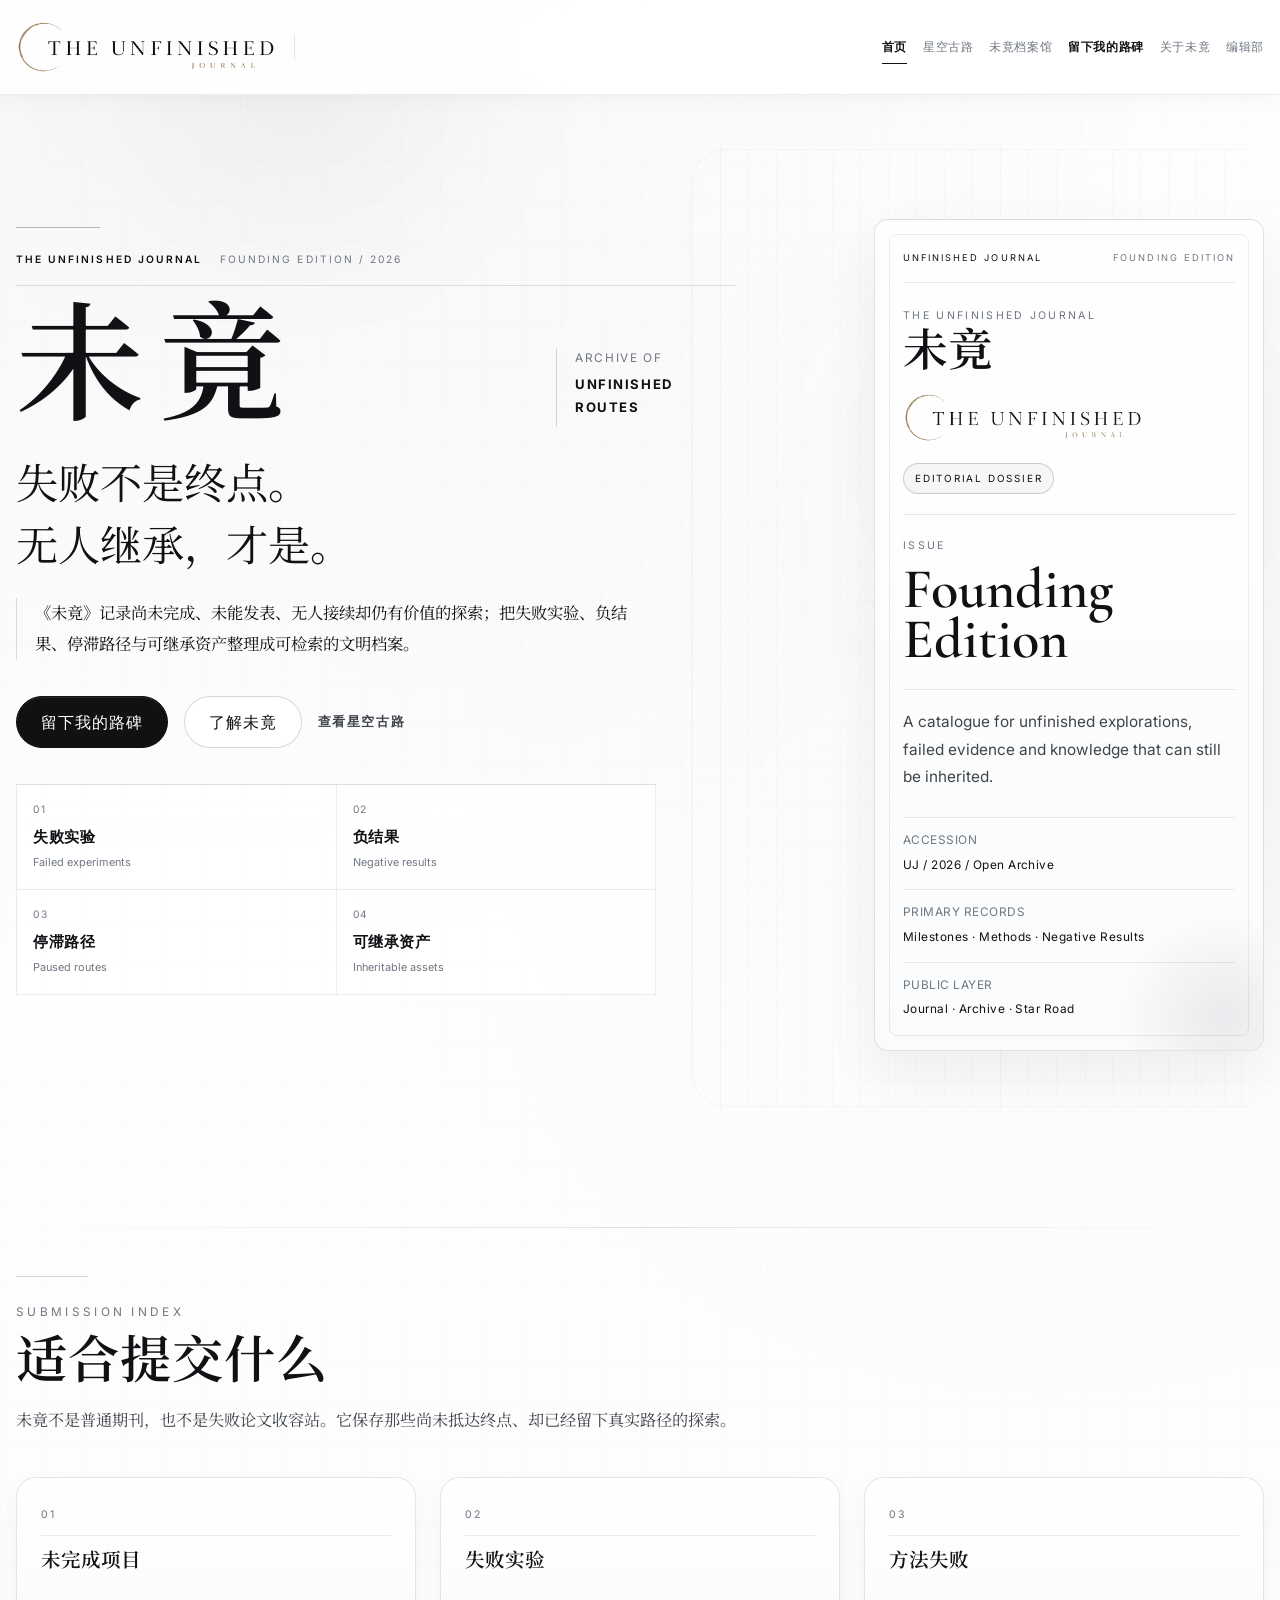
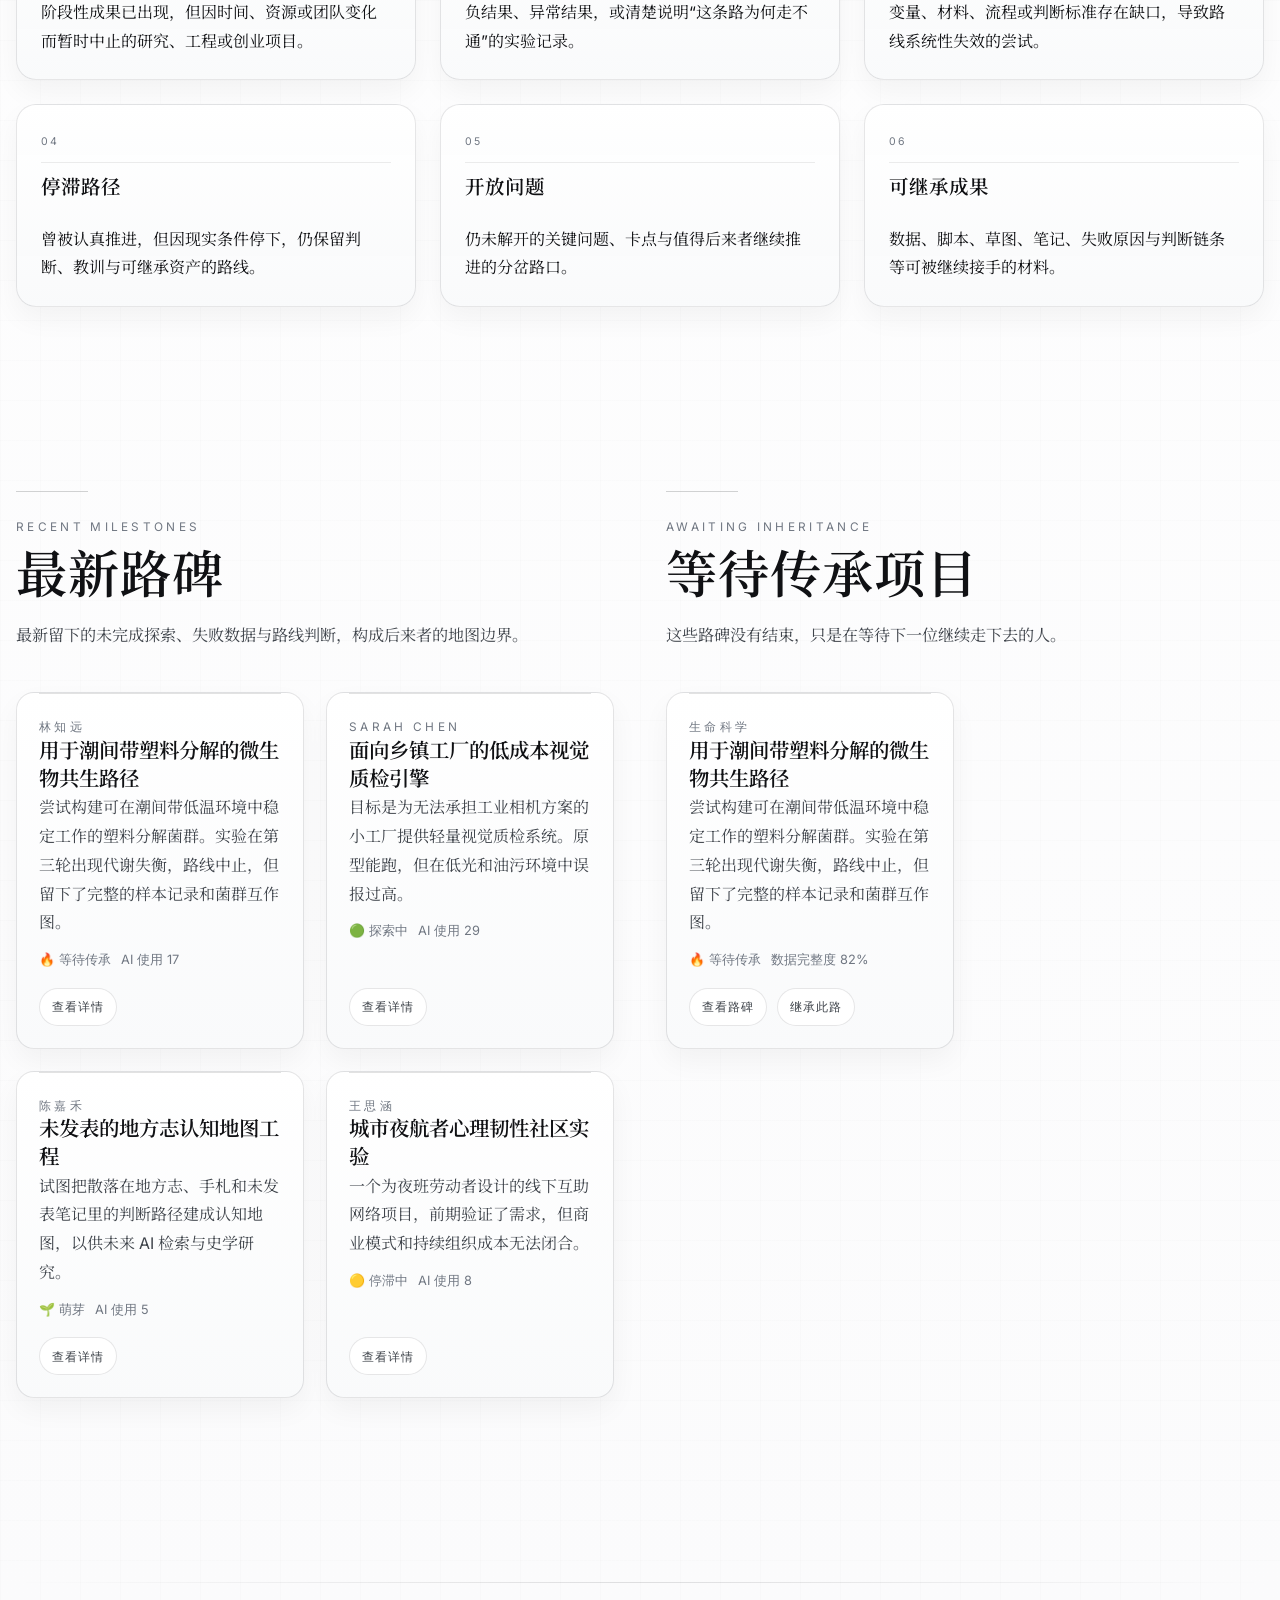
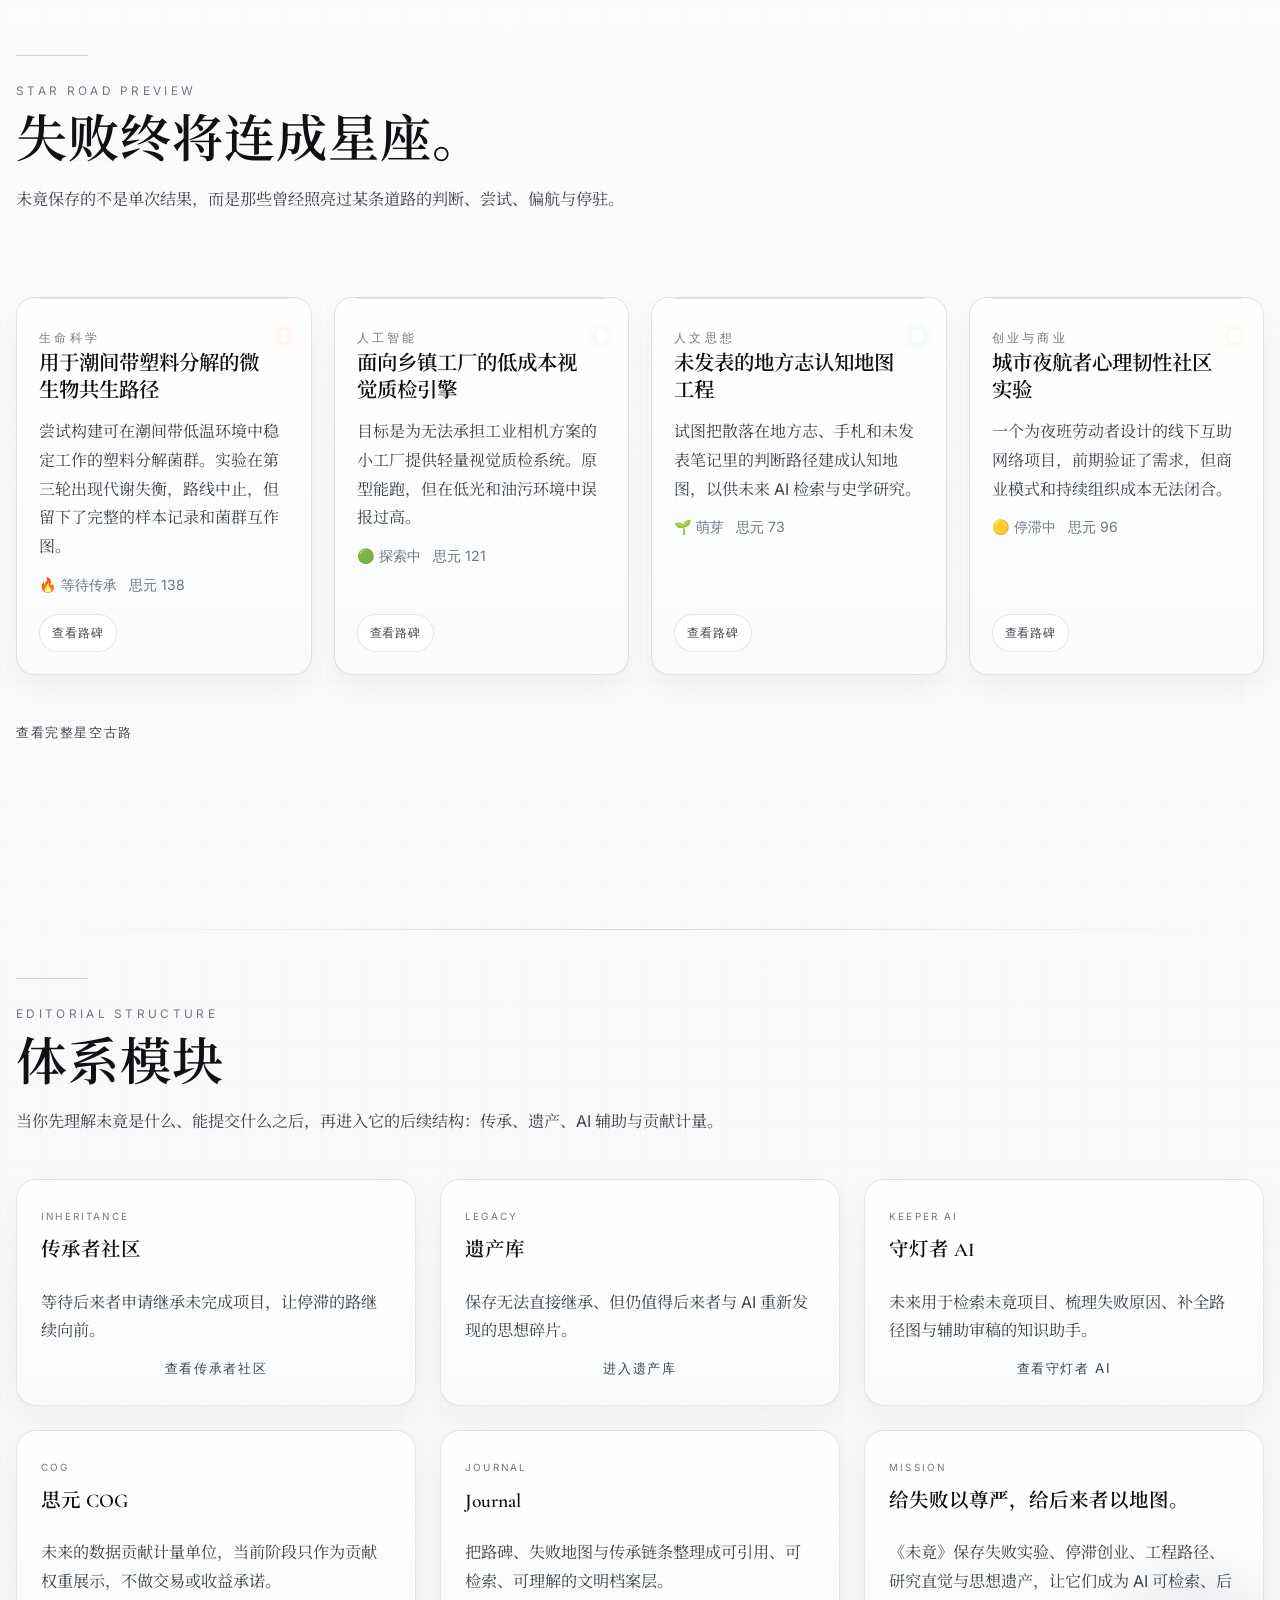
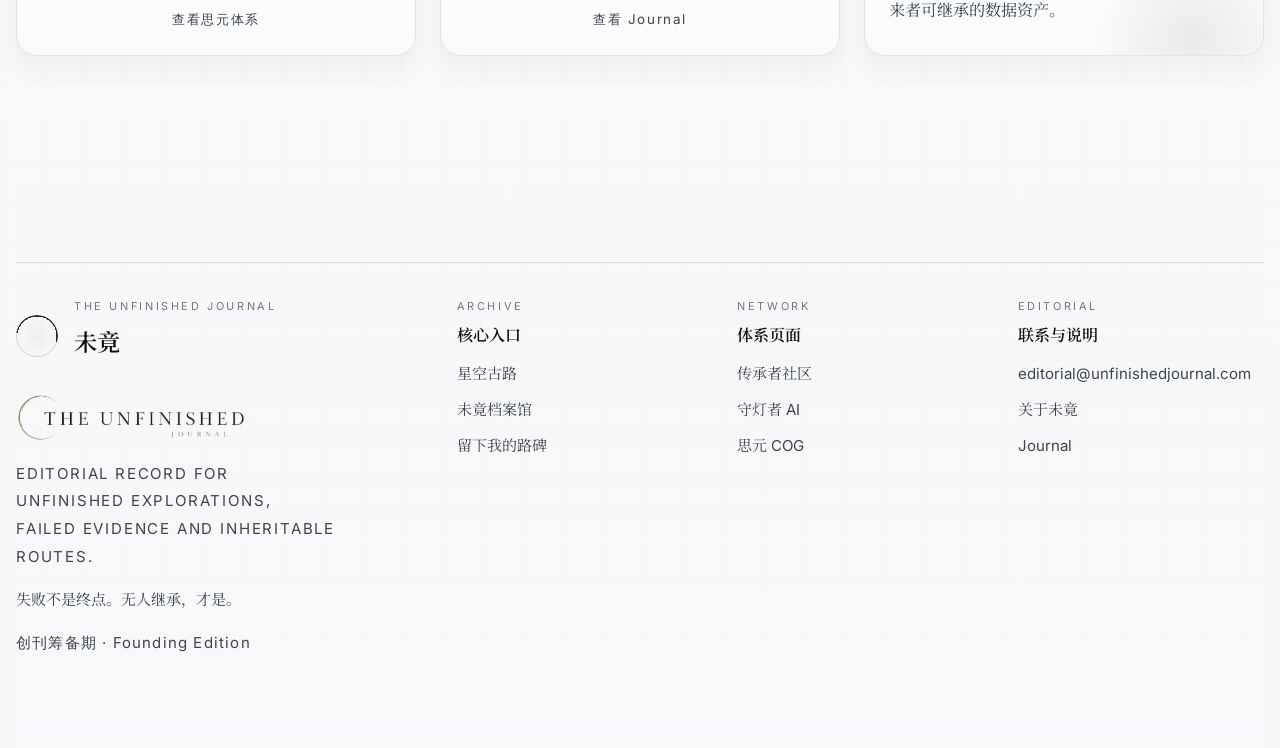
==== commit 31b3adfb: "improve first-pass editorial UX" ====
--- a/deploy/index.html
+++ b/deploy/index.html
@@ -73,6 +73,8 @@
           id="navToggle"
           onclick="toggleNav()"
           aria-label="打开菜单"
+          aria-controls="navLinks"
+          aria-expanded="false"
         >
           <span></span><span></span><span></span>
         </button>
@@ -81,6 +83,7 @@
           <li>
             <a
               href="#"
+              data-page="home"
               onclick="
                 navigateTo('home');
                 return false;
@@ -91,6 +94,7 @@
           <li>
             <a
               href="#"
+              data-page="star-road"
               onclick="
                 navigateTo('star-road');
                 return false;
@@ -101,6 +105,7 @@
           <li>
             <a
               href="#"
+              data-page="archive"
               onclick="
                 navigateTo('archive');
                 return false;
@@ -111,6 +116,7 @@
           <li>
             <a
               href="#"
+              data-page="submit"
               onclick="
                 navigateTo('submit');
                 return false;
@@ -122,6 +128,7 @@
           <li>
             <a
               href="#"
+              data-page="about"
               onclick="
                 navigateTo('about');
                 return false;
@@ -132,11 +139,12 @@
           <li>
             <a
               href="#"
+              data-page="admin"
               onclick="
                 navigateTo('admin');
                 return false;
               "
-              >原型后台</a
+              >编辑部</a
             >
           </li>
         </ul>
@@ -156,7 +164,7 @@
             <div class="hero-content">
               <div class="hero-edition-line">
                 <span>THE UNFINISHED JOURNAL</span>
-                <span>V3.1 MVP / PREVIEW FREEZE</span>
+                <span>FOUNDING EDITION / 2026</span>
               </div>
               <div class="hero-title-row">
                 <h1 class="hero-title">未竟</h1>
@@ -212,7 +220,7 @@
             <aside class="hero-cover-card" aria-label="未竟期刊封面信息">
               <div class="cover-topline">
                 <span>UNFINISHED JOURNAL</span>
-                <span>ISSN · PROTOTYPE</span>
+                <span>FOUNDING EDITION</span>
               </div>
               <div class="cover-mark">
                 <span class="cover-mark-en">The Unfinished Journal</span>
@@ -226,7 +234,7 @@
               <div class="cover-stamp">Editorial Dossier</div>
               <div class="cover-title-block">
                 <span>Issue</span>
-                <strong>Preview<br />Freeze</strong>
+                <strong>Founding<br />Edition</strong>
               </div>
               <p>
                 A catalogue for unfinished explorations, failed evidence and
@@ -235,7 +243,7 @@
               <dl class="cover-meta">
                 <div>
                   <dt>Accession</dt>
-                  <dd>UJ / V3.1 / Local Archive</dd>
+                  <dd>UJ / 2026 / Open Archive</dd>
                 </div>
                 <div>
                   <dt>Primary records</dt>
@@ -467,6 +475,7 @@
               <select
                 class="field-input"
                 id="archiveStatusFilter"
+                aria-label="按状态筛选"
                 onchange="renderArchive()"
               >
                 <option value="">全部状态</option>
@@ -474,6 +483,7 @@
               <select
                 class="field-input"
                 id="archiveFieldFilter"
+                aria-label="按领域筛选"
                 onchange="renderArchive()"
               >
                 <option value="">全部领域</option>
@@ -713,7 +723,7 @@
           <p>
             《未竟》不是普通期刊网站，而是“未完成探索的数据资产与文明传承平台”。
           </p>
-          <p class="page-stage">《未竟 V3.1 MVP - Preview Freeze》</p>
+          <p class="page-stage">创刊筹备期 · Founding Edition</p>
         </section>
         <section class="section">
           <div class="about-grid">
@@ -1160,7 +1170,7 @@
             Editorial record for unfinished explorations, failed evidence and inheritable routes.
           </p>
           <p>失败不是终点。无人继承，才是。</p>
-          <p class="footer-freeze">《未竟 V3.1 MVP - Preview Freeze》</p>
+          <p class="footer-freeze">创刊筹备期 · Founding Edition</p>
         </div>
         <div>
           <span class="footer-column-label">Archive</span>
@@ -1247,4 +1257,3 @@
     <script src="assets/app.js"></script>
   </body>
 </html>
-
--- a/deploy/assets/styles.css
+++ b/deploy/assets/styles.css
@@ -359,8 +359,24 @@
 }
 
 .nav-links a {
+  position: relative;
   white-space: nowrap;
   transition: color 0.2s ease;
+}
+
+.nav-links a.is-current {
+  color: var(--text);
+  font-weight: 600;
+}
+
+.nav-links a.is-current::after {
+  content: "";
+  position: absolute;
+  left: 0;
+  right: 0;
+  bottom: -10px;
+  height: 1px;
+  background: currentColor;
 }
 
 .nav-links a:hover,
@@ -939,6 +955,15 @@
   max-width: 900px;
   padding: 104px 0 32px;
   border-top: 1px solid rgba(16, 17, 20, 0.08);
+}
+
+.page:not(#page-star-road) > .page-hero {
+  padding-top: 76px;
+  padding-bottom: 18px;
+}
+
+.page:not(#page-star-road) > .page-hero + .section {
+  padding-top: 48px;
 }
 
 .compact-hero {
@@ -2023,6 +2048,15 @@
   background: rgba(255, 255, 255, 0.98);
   color: var(--text);
   outline: none;
+  box-shadow: none;
+  transition:
+    border-color 0.2s ease,
+    background 0.2s ease,
+    box-shadow 0.2s ease;
+}
+
+.field-input:hover {
+  border-color: rgba(16, 17, 20, 0.24);
 }
 
 .field-input:focus {
@@ -2463,6 +2497,15 @@
   .nav-links a {
     display: block;
     padding: 12px 10px;
+  }
+
+  .nav-links a.is-current {
+    border-radius: 10px;
+    background: rgba(16, 17, 20, 0.05);
+  }
+
+  .nav-links a.is-current::after {
+    display: none;
   }
 
   .split-section,
@@ -2527,6 +2570,15 @@
   .hero {
     min-height: auto;
     padding: 54px 0 40px;
+  }
+
+  .page:not(#page-star-road) > .page-hero {
+    padding-top: 48px;
+    padding-bottom: 10px;
+  }
+
+  .page:not(#page-star-road) > .page-hero + .section {
+    padding-top: 34px;
   }
 
   .hero::before {
